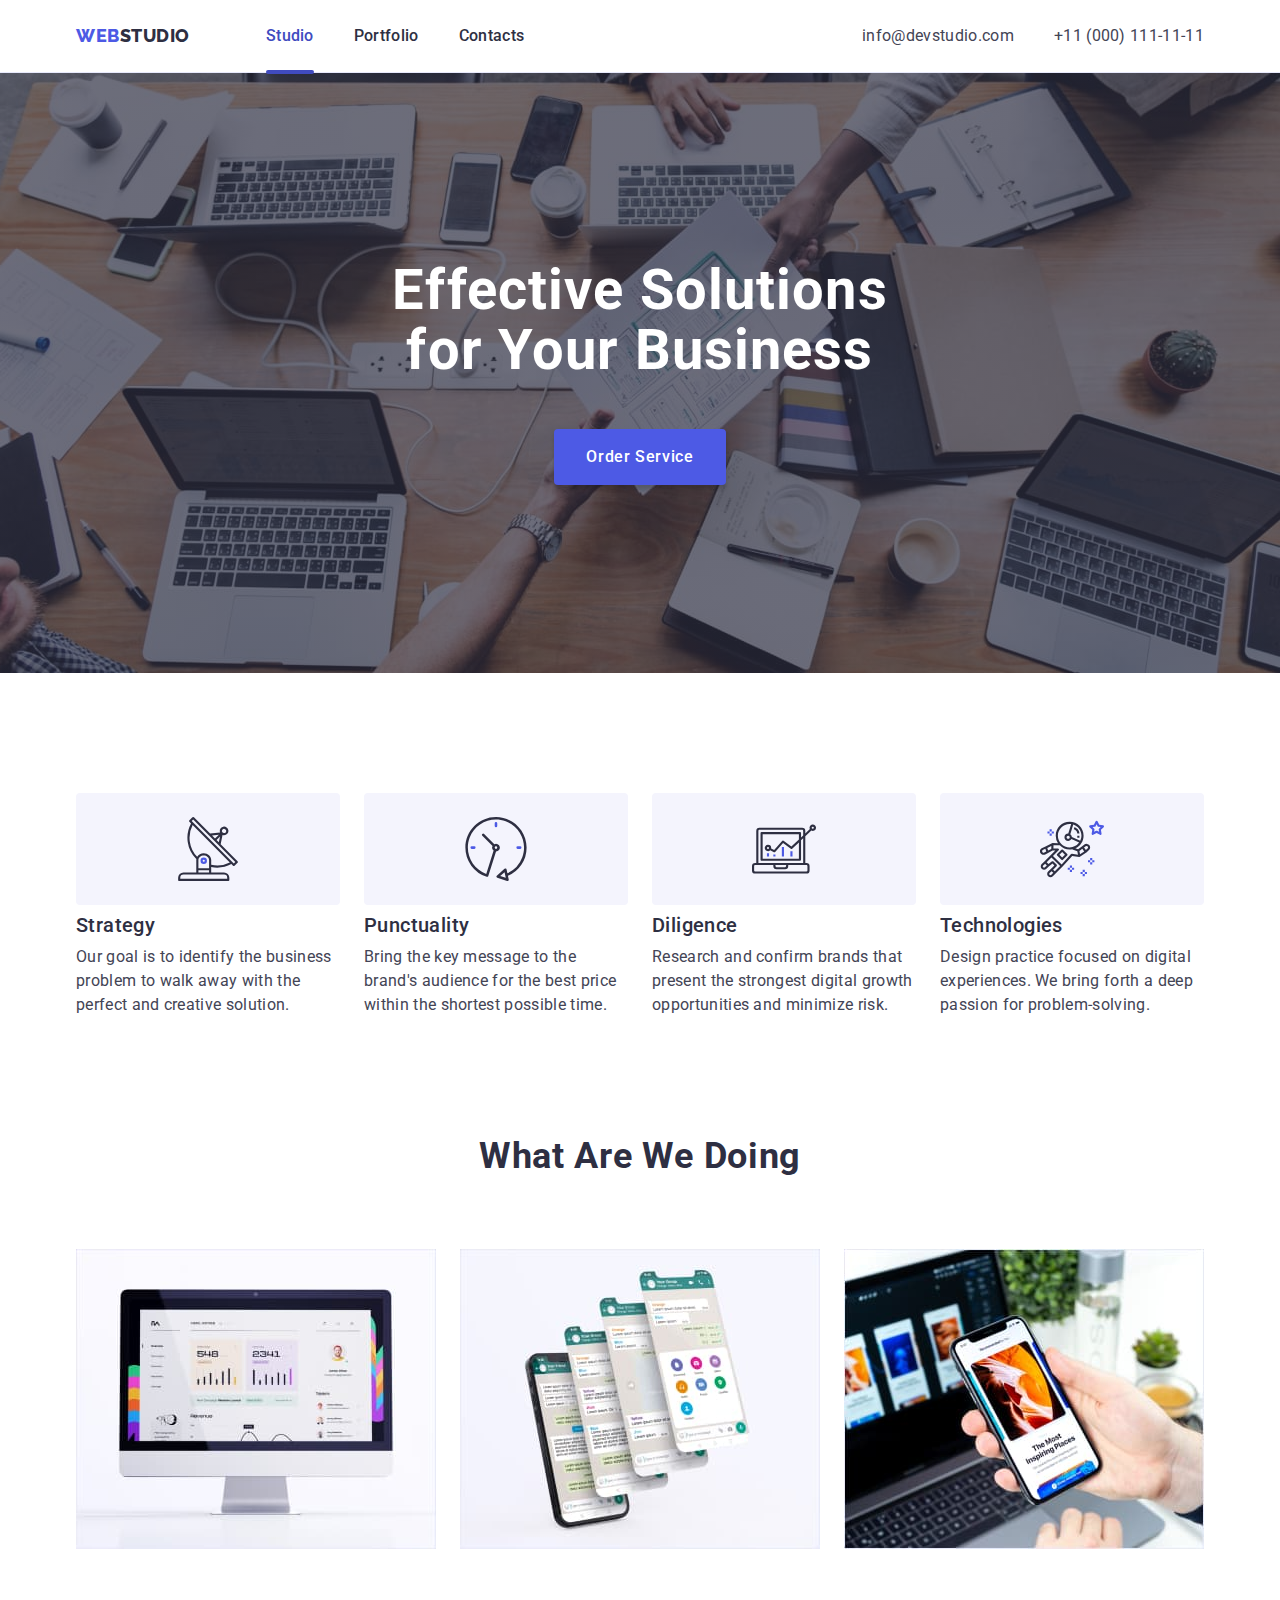
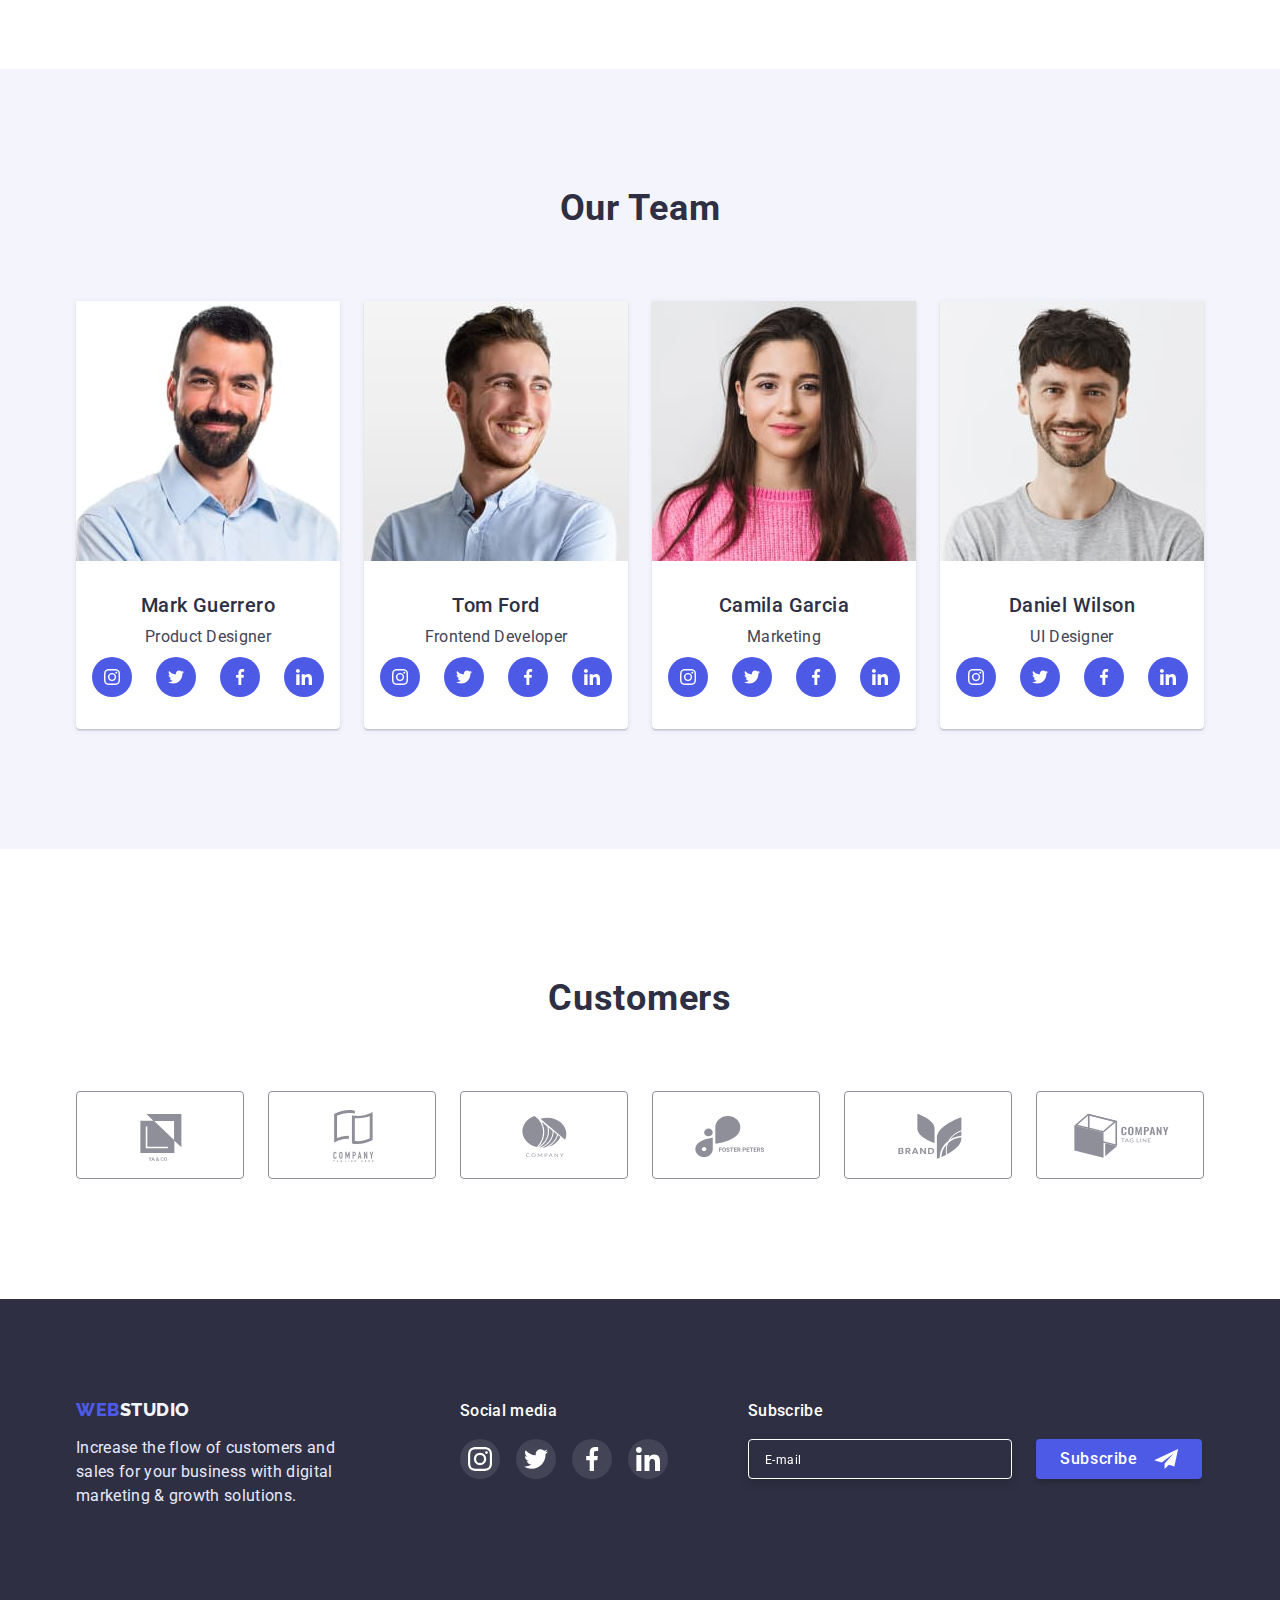
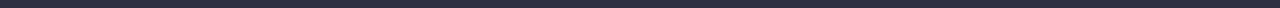
==== index.html @ 4a8896f2 "Initial commit" ====
<!DOCTYPE html>
<html lang="en">
  <head>
    <meta charset="UTF-8" />
    <meta http-equiv="X-UA-Compatible" content="IE=edge" />
    <meta name="viewport" content="width=device-width, initial-scale=1.0" />
    <title>WebStudio</title>
    <link rel="preconnect" href="https://fonts.googleapis.com" />
    <link rel="preconnect" href="https://fonts.gstatic.com" crossorigin />
    <link
      href="https://fonts.googleapis.com/css2?family=Raleway:wght@800&family=Roboto:wght@400;500;700;900&display=swap"
      rel="stylesheet"
    />
    <link rel="stylesheet" href="https://cdn.jsdelivr.net/npm/modern-normalize@1.1.0/modern-normalize.min.css">
    <link rel="stylesheet" href="./css/styles.css" />
  </head>
  <body>
    <header class="section-header">
      <div class="container header-container">
        <nav class="nav">
          <a href="" class="logo up link">Web<span>Studio</span></a>
          <ul class="nav-list list">
            <li class="nav-item"><a href="./index.html" class="nav-link link current">Studio</a></li>
            <li class="nav-item"><a href="./portfolio.html" class="nav-link link">Portfolio</a></li>
            <li class="nav-item"><a href="" class="nav-link link">Contacts</a></li>
          </ul>
        </nav>
        <address>
          <ul class="address-list list">
            <li class="address-item">
              <a href="mailto:info@devstudio.com" class="adress-link link">info@devstudio.com</a>
            </li>
            <li class="address-item">
              <a href="tel:+110001111111" class="adress-link link">+11 (000) 111-11-11</a>
            </li>
          </ul>
        </address>
      </div>
    </header>
    <main>
      <!--Hero section-->
      <section class="section-hero">
        <h1 class="hero-title">Effective Solutions for Your Business</h1>
        <button class="hero-btn btn" type="button" data-modal-open>Order Service</button>
      </section>

      <!--About section-->
      <section class="section-about">
        <div class="container about-container">
          <h2 class="visually-hidden">About</h2>
          <ul class="about-list list">
            <li class="about-item">
              <div class="about-item-boxicon">
                <svg class="about-item-icon" width="64" height="64">
                  <use href="./images/icons.svg#antenna"></use>
                </svg>
              </div>
              <h3 class="about-subtitle">Strategy</h3>
              <p class="about-text">
              Our goal is to identify the business problem to walk away with the
              perfect and creative solution.
              </p>
            </li> 
            <li class="about-item">
              <div class="about-item-boxicon">
                <svg class="about-item-icon" width="64" height="64">
                  <use href="./images/icons.svg#clock"></use>
                </svg>
              </div>
              <h3 class="about-subtitle">Punctuality</h3>
              <p class="about-text">
              Bring the key message to the brand's audience for the best price
              within the shortest possible time.
              </p>
            </li>
            <li class="about-item">
              <div class="about-item-boxicon">
                <svg class="about-item-icon" width="64" height="64">
                  <use href="./images/icons.svg#diagram"></use>
                </svg>
              </div>
              <h3 class="about-subtitle">Diligence</h3>
              <p class="about-text">
              Research and confirm brands that present the strongest digital
              growth opportunities and minimize risk.
              </p>
            </li> 
            <li class="about-item">
              <div class="about-item-boxicon">
                <svg class="about-item-icon" width="64" height="64">
                  <use href="./images/icons.svg#astronaut"></use>
                </svg>
              </div>
              <h3 class="about-subtitle">Technologies</h3>
              <p class="about-text">
              Design practice focused on digital experiences. We bring forth a
              deep passion for problem-solving.
              </p>
            </li>
          </ul>
        </div>
      </section>

      <!--What are we doing-->
      <section class="section-doing">
        <div class="container doing-container">
          <h2 class="doing-title">What are we doing</h2>
          <ul class="doing-list list">
            <li class="doing-item">
             <img class="doing-img"
              src="./images/rectangle1.jpg"
              alt="Monitor"
              width="360"
              height="300"
             />
            </li>
           <li  class="doing-item">
              <img class="doing-img"
              src="./images/rectangle2.jpg"
              alt="Telephon"
              width="360"
              height="300"
              />
           </li>
           <li  class="doing-item">
              <img class="doing-img"
              src="./images/rectangle3.jpg"
              alt="Gadgets"
              width="360"
              height="300"
              />
           </li>
          </ul>
        </div>
      </section>
      
      <!--Our team-->
      <section class="section-team">
        <div class="container team-container">
          <h2 class="team-title">Our Team</h2>
          <ul class="team-list list">
             <li class="team-item">
               <img class="team-img" src="./images/img1.jpg" alt="Photo" width="264" height="260" />
               <div class="team-item-block">
                  <h3 class="team-subtitle">Mark Guerrero</h3>
                  <p class="team-text">Product Designer</p>
                  <ul class="team-list-icon list">
                    <li class="team-item-boxicon">
                      <a href="" class="team-item-link link">
                        <svg class="team-item-icon" width="16" height="16" >
                          <use href="./images/icons.svg#instagram"></use>
                        </svg>
                      </a>
                    </li>
                    <li class="team-item-boxicon">
                      <a href="" class="team-item-link link">
                        <svg class="team-item-icon" width="16" height="16">
                          <use href="./images/icons.svg#twitter"></use>
                        </svg>
                      </a>
                    </li>
                    <li class="team-item-boxicon">
                      <a href="" class="team-item-link link">
                        <svg class="team-item-icon" width="16" height="16">
                          <use href="./images/icons.svg#facebook"></use>
                        </svg>
                      </a>
                    </li>
                    <li class="team-item-boxicon">
                      <a href="" class="team-item-link link">
                        <svg class="team-item-icon" width="16" height="16">
                         <use href="./images/icons.svg#linkedin"></use>
                        </svg>
                      </a>
                    </li>
                  </ul>
                </div>
              </li>
              <li class="team-item">
                <img class="team-img" src="./images/img2.jpg" alt="Photo" width="264" height="260" />
                <div class="team-item-block">
                  <h3 class="team-subtitle">Tom Ford</h3>
                  <p class="team-text">Frontend Developer</p>
                  <ul class="team-list-icon list">
                    <li class="team-item-boxicon">
                      <a href="" class="team-item-link link">
                        <svg class="team-item-icon" width="16" height="16" >
                          <use href="./images/icons.svg#instagram"></use>
                        </svg>
                      </a>
                    </li>
                    <li class="team-item-boxicon">
                      <a href="" class="team-item-link link">
                        <svg class="team-item-icon" width="16" height="16">
                          <use href="./images/icons.svg#twitter"></use>
                        </svg>
                      </a>
                    </li>
                    <li class="team-item-boxicon">
                      <a href="" class="team-item-link link">
                        <svg class="team-item-icon" width="16" height="16">
                          <use href="./images/icons.svg#facebook"></use>
                        </svg>
                      </a>
                    </li>
                    <li class="team-item-boxicon">
                      <a href="" class="team-item-link link">
                        <svg class="team-item-icon" width="16" height="16">
                         <use href="./images/icons.svg#linkedin"></use>
                        </svg>
                      </a>
                    </li>
                  </ul>
                </div>
              </li>
              <li class="team-item">
                <img class="team-img" src="./images/img3.jpg" alt="Photo" width="264" height="260" />
                <div class="team-item-block">
                  <h3 class="team-subtitle">Camila Garcia</h3>
                  <p class="team-text">Marketing</p>
                  <ul class="team-list-icon list">
                    <li class="team-item-boxicon">
                      <a href="" class="team-item-link link">
                        <svg class="team-item-icon" width="16" height="16" >
                          <use href="./images/icons.svg#instagram"></use>
                        </svg>
                      </a>
                    </li>
                    <li class="team-item-boxicon">
                      <a href="" class="team-item-link link">
                        <svg class="team-item-icon" width="16" height="16">
                          <use href="./images/icons.svg#twitter"></use>
                        </svg>
                      </a>
                    </li>
                    <li class="team-item-boxicon">
                      <a href="" class="team-item-link link">
                        <svg class="team-item-icon" width="16" height="16">
                          <use href="./images/icons.svg#facebook"></use>
                        </svg>
                      </a>
                    </li>
                    <li class="team-item-boxicon">
                      <a href="" class="team-item-link link">
                        <svg class="team-item-icon" width="16" height="16">
                         <use href="./images/icons.svg#linkedin"></use>
                        </svg>
                      </a>
                    </li>
                  </ul>
                </div>
             </li>
             <li class="team-item">
               <img class="team-img" src="./images/img4.jpg" alt="Photo" width="264" height="260" />
               <div class="team-item-block">
                  <h3 class="team-subtitle">Daniel Wilson</h3>
                  <p class="team-text">UI Designer</p>
                  <ul class="team-list-icon list">
                    <li class="team-item-boxicon">
                      <a href="" class="team-item-link link">
                        <svg class="team-item-icon" width="16" height="16" >
                          <use href="./images/icons.svg#instagram"></use>
                        </svg>
                      </a>
                    </li>
                    <li class="team-item-boxicon">
                      <a href="" class="team-item-link link">
                        <svg class="team-item-icon" width="16" height="16">
                          <use href="./images/icons.svg#twitter"></use>
                        </svg>
                      </a>
                    </li>
                    <li class="team-item-boxicon">
                      <a href="" class="team-item-link link">
                        <svg class="team-item-icon" width="16" height="16">
                          <use href="./images/icons.svg#facebook"></use>
                        </svg>
                      </a>
                    </li>
                    <li class="team-item-boxicon">
                      <a href="" class="team-item-link link">
                        <svg class="team-item-icon" width="16" height="16">
                         <use href="./images/icons.svg#linkedin"></use>
                        </svg>
                      </a>
                    </li>
                  </ul>
                </div>
              </li>
          </ul>
        </div>
      </section>

      <!-- Customers -->
      <section class="section-customers">
        <div class="container customers-container">
            <h2 class="customers-title">Customers</h2>
              <ul class="customers-list list">
                <li class="customers-item-boxicon">
                  <a href="" class="customers-item-link link">
                    <svg class="customers-icon" width="104" height="56" >
                     <use href="./images/icons.svg#logo-1"></use>
                    </svg>
                  </a>
                </li>
                <li class="customers-item-boxicon">
                  <a href="" class="customers-item-link link">
                    <svg class="customers-icon" width="104" height="56" >
                     <use href="./images/icons.svg#logo-2"></use>
                    </svg>
                  </a>
                </li>
                <li class="customers-item-boxicon">
                  <a href="" class="customers-item-link link">
                    <svg class="customers-icon" width="104" height="56" >
                     <use href="./images/icons.svg#logo-3"></use>
                    </svg>
                  </a>
                </li>
                <li class="customers-item-boxicon">
                  <a href="" class="customers-item-link link">
                    <svg class="customers-icon" width="104" height="56" >
                     <use href="./images/icons.svg#logo-4"></use>
                    </svg>
                  </a>
                </li>
                <li class="customers-item-boxicon">
                  <a href="" class="customers-item-link link">
                    <svg class="customers-icon" width="104" height="56" >
                     <use href="./images/icons.svg#logo-5"></use>
                    </svg>
                  </a>
                </li>
                <li class="customers-item-boxicon">
                  <a href="" class="customers-item-link link">
                    <svg class="customers-icon" width="104" height="56" >
                     <use href="./images/icons.svg#logo-6"></use>
                    </svg>
                  </a>
                </li>
              </ul>
        </div>
      </section>
    </main>
    <footer class="section-footer">
      <div class="container footer-container">
        <div class="footer-oneblock">
          <a href="./index.html" class="logo down link">Web<span>Studio</span></a>
          <p class="footer-text">
          Increase the flow of customers and sales for your business with digital
          marketing & growth solutions.
          </p>
        </div>
        <div  class="footer-twoblock">
          <p class="footer-text-social">Social media</p>
          <ul class="footer-list-icon list">
            <li class="footer-item-boxicon">
              <a href="" class="footer-item-link link">
                <svg class="footer-item-icon" width="24" height="24" >
                 <use href="./images/icons.svg#instagram"></use>
                </svg>
              </a>
            </li>
            <li class="footer-item-boxicon">
              <a href="" class="footer-item-link link">
                <svg class="footer-item-icon" width="24" height="24">
                  <use href="./images/icons.svg#twitter"></use>
                </svg>
              </a>
            </li>
            <li class="footer-item-boxicon">
              <a href="" class="footer-item-link link">
                <svg class="footer-item-icon" width="24" height="24">
                  <use href="./images/icons.svg#facebook"></use>
                </svg>
              </a>
            </li>
            <li class="footer-item-boxicon">
              <a href="" class="footer-item-link link">
                <svg class="footer-item-icon" width="24" height="24">
                  <use href="./images/icons.svg#linkedin"></use>
                </svg>
              </a>
            </li>
          </ul>
        </div>
        <div class="footer-threeblock">
          <p class="footer-text-social">Subscribe</p>
          <form class="footer-formblock">
            <input class="input-footer" type="email" name="user_email" placeholder="E-mail">
            <button class="footer-submit-btn btn" type="submit">Subscribe
              <svg class=modal-semd-icon width="24" height="20">
               <use href="./images/icons.svg#send"></use>
              </svg>
            </button>
          </form>  
        </div>
      </div> 
    </footer>

    <div class="backdrop is-hidden" data-modal>
      <div class="modal">
        <button type="button" class="modal-close-btn" data-modal-close>
          <svg class="modal-close-icon" width="8" height="8">
            <use href="./images/icons.svg#close-modal"></use>
          </svg>
        </button>
        <p class="form-modal-title">Leave your contacts and we will call you back</p>
        <form class="modal-form">
          <label class="modal-label">
            <span class="input-name">Name</span>
            <span class="modal-input-wrapper">
             <input type="text" class="modal-input" name="user_name" required>
              <svg class="modal-picture" width="18" height="18">
               <use href="./images/icons.svg#person"></use>
              </svg>
            </span>
          </label>

          <label class="modal-label">
            <span class="input-name">Phone</span>
            <span class="modal-input-wrapper">
              <input type="tel" class="modal-input" name="user_tel" required>
              <svg class="modal-picture" width="18" height="24">
                <use href="./images/icons.svg#phone"></use>
              </svg>
            </span> 
          </label>

          <label class="modal-label">
            <span class="input-name">Email</span>
            <span class="modal-input-wrapper">
              <input type="email" class="modal-input" name="user_email">
              <svg class="modal-picture" width="18" height="24">
                <use href="./images/icons.svg#email"></use>
              </svg>
            </span> 
          </label>

          <label class="modal-label-textarea">
            <span class="input-name">Comment</span>
            <textarea class="modal-textarea" placeholder="Text input" name="user_comment"></textarea>
          </label>

          <input type="checkbox" id="accept" class="input-checkbox visually-hidden" name="user_accept">
          <label for="accept" class="modal-label-checkbox">
            <span>
              <svg class="checkbox-picture" width="10" height="8">
                <use href="./images/icons.svg#click"></use>
              </svg>
            </span>
            I accept the terms and conditions of the&nbsp;<a href="#">Privacy Policy</a>
          </label>
          <button type="submit" class="modal-submit-btn btn">Send</button>
        </form>
      </div> 
    </div>

    <script src="./js/modal.js"></script>
  </body>
</html>
---- css/styles.css ----
:root {
  --color-web: #4d5ae5;
  --color-title: #2e2f42;
  --color-text: #434455;
  --color-white: #ffffff;
  --color-footer-studio: #f4f4fd;
  --color-footer-text: #e7e9fc;
  --color-background-light: #f4f4fd;
  --color-background-dark: #2e2f42;
  --color-hover: #404bbf;
}

h1, h2, h3, h4, h5, h6, p {
  margin-top: 0;
  margin-bottom: 0;
}
 ul, ol {
  margin-top: 0;
  margin-bottom: 0;
  padding-left: 0;
 }

 img {
  display: block;
 }

body {
  color: var(--color-text);
  font-family: "Roboto", sans-serif;
  background-color: var(--color-white); 
}

.container {
  width: 1158px;
  margin-left: auto;
  margin-right: auto;
  padding-left: 15px;
  padding-right: 15px;
}
.list {
  list-style: none;
}
.link {
  text-decoration: none;
}

/* --------------Navigation------------------ */
.section-header {
  padding-top: 24px;
  padding-bottom: 24px;
  border-bottom: 1px solid var(--color-footer-text);
}

.header-container {
  display: flex;
  justify-content: space-between;
}
.nav {
  display: flex;
  align-items: center;
}
.nav-list {
  display: flex;
  align-items: center;
}
.address-list {
  display: flex;
  align-items: center;
}
.up {
  margin-right: 76px;
}
 .nav-item:not(:last-child) {
  margin-right: 40px;
  } 
.address-item:not(:last-child) {
    margin-right: 40px;
} 

.logo {
  font-family: "Raleway", sans-serif;
  font-weight: 800;
  font-size: 18px;
  line-height: 1.33;
  letter-spacing: 0.03em;
  text-transform: uppercase;
  color: var(--color-web);
}

.nav-link {
  position: relative;
  color: var(--color-title);
  font-weight: 500;
  font-size: 16px;
  line-height: 1.5;
  letter-spacing: 0.02em;
  transition: color 250ms cubic-bezier(0.4, 0, 0.2, 1);
}

.up > span {
    color: var(--color-title);
}

.nav-item :hover,
.nav-item :focus {
  color: var(--color-hover);
}

.address-item > .link {
  color: var(--color-text);
  font-style: normal;
  font-size: 16px;
  line-height: 1.5;
  letter-spacing: 0.02em;
  transition: color 250ms cubic-bezier(0.4, 0, 0.2, 1);
}
.address-item :hover,
.address-item :focus {
  color: var(--color-hover);
}

.current::after {
  content: "";
  position: absolute;
  top: 0;
  left: 0;
  transform: translateY(44px);
  width: 100%;
  height: 4px;
  background: var(--color-hover);
  border-radius: 2px;
}
.current {
  color: var(--color-hover);
}
/* ------------------HERO---------------------------- */

.section-hero {
  max-width: 1440px;
  margin: 0 auto;
  padding-top: 188px;
  padding-bottom: 188px;
  text-align: center;
  background-color: var(--color-background-dark);
  background-image: linear-gradient(rgba(46, 47, 66, 0.7), rgba(46, 47, 66, 0.7)), url(../images/peopleoffice.jpg); 
  background-repeat: no-repeat;
  background-size: cover;
  background-position: center;
}

.hero-title {
 max-width: 496px;
 min-height: 120px;
  font-weight: 700;
  font-size: 56px;
  line-height: 1.07;
  letter-spacing: 0.02em;
  color: var(--color-white);
  margin: auto;
  margin-bottom: 48px;
}

.btn {
  display: inline-block;
  padding: 16px 32px;
  border: none;
  font-family: inherit;
  font-weight: 500;
  font-size: 16px;
  line-height: 1.5;
  letter-spacing: 0.04em;
  color: var(--color-white);
  background-color: var(--color-web);
  box-shadow: 0px 4px 4px rgba(0, 0, 0, 0.15);
  border-radius: 4px;
  cursor: pointer;
  transition: background-color 250ms cubic-bezier(0.4, 0, 0.2, 1);
}
.btn:hover,
.btn:focus {
  background-color: var(--color-hover);
}
/* ------------------ABOUT---------------------------- */
.section-about {
  padding-top: 120px;
  padding-bottom: 120px;
}
.about-list {
  display: flex;
}
  
.about-item {
  width: calc(100% / 3);
}

.about-item:not(:last-child) {
  margin-right: 24px;
}

.visually-hidden {
    position: absolute;
    width: 1px;
    height: 1px;
    margin: -1px;
    border: 0;
    padding: 0;   
    white-space: nowrap;
    clip-path: inset(100%);
    clip: rect(0 0 0 0);
    overflow: hidden;
}

.about-subtitle {
    font-weight: 500;
    font-size: 20px;
    line-height: 1.2;
    letter-spacing: 0.02em;
    color: var(--color-title);
    margin-bottom: 8px;
}
.about-text {
    font-size: 16px;
    line-height: 1.5;
    letter-spacing: 0.02em;
}
.about-item-boxicon {
  display: flex;
  width: 264px;
  height: 112px;
  background: var(--color-footer-studio);
  border-radius: 4px;
  justify-content: center;
  align-items: center;
  margin-bottom: 8px;
}

/* ------------------DOING---------------------------- */
.section-doing {
  padding-bottom: 120px;
}
.doing-list {
  display: flex;
  flex-wrap: wrap;
}

.doing-item {
  width: calc((100% - 48px) / 3);
}

.doing-item:not(:last-child) {
  margin-right: 24px;
}
.doing-title {
    font-weight: 700;
    font-size: 36px;
    line-height: 1.11;
    text-align: center;
    letter-spacing: 0.02em;
    text-transform: capitalize;
    color: var(--color-title);
    margin-bottom: 72px;
}

/* ------------------TEAM---------------------------- */
.section-team {
  background-color: var(--color-background-light);  
  padding-top: 120px;
  padding-bottom: 120px; 
}

.team-list {
  display: flex;
}

.team-item {
  width: calc((100% - 72px) / 4);
  background: var(--color-white);
  box-shadow: 0px 1px 6px rgba(46, 47, 66, 0.08), 0px 1px 1px rgba(46, 47, 66, 0.16), 0px 2px 1px rgba(46, 47, 66, 0.08);
  border-radius: 0px 0px 4px 4px;
}
.team-item:not(:last-child) {
  margin-right: 24px;
}

.team-title {    
    font-weight: 700;
    font-size: 36px;
    line-height: 1.11;
    text-align: center;
    letter-spacing: 0.02em;
    text-transform: capitalize;
    color: var(--color-title);
    margin-bottom: 72px;
}

.team-subtitle { 
    font-weight: 500;
    font-size: 20px;
    line-height: 1.2;
    letter-spacing: 0.02em;
    color: var(--color-title);
    margin-bottom: 8px;
}

.team-text {
    font-size: 16px;
    line-height: 1.5;
    letter-spacing: 0.02em;
    color: var(--color-text);
    margin-bottom: 8px;
}
.team-item-block {
  text-align: center;
  padding-top: 32px;
  padding-bottom: 32px;
}
.team-list-icon {
  display: flex;
  align-items: center;
  gap: 24px;
  padding-left: 16px;
  padding-right: 16px;
}
 .team-item-link {
  display: flex;
  width: 40px;
  height: 40px;
  background-color: var(--color-web);
  border-radius: 50%;
  justify-content: center;
  align-items: center;
  transition: background-color 250ms cubic-bezier(0.4, 0, 0.2, 1);
 }
 .team-item-icon {
  fill: var(--color-white);
 }
.team-item-link:hover, .team-item-link:focus {
  background-color: var(--color-hover);
}
 /* ------------------CUSTOMERS---------------------------- */
 .section-customers {
  padding-top: 130PX;
  padding-bottom: 120PX;
}

.customers-title {
font-weight: 700;
font-size: 36px;
line-height: 1.11;
text-align: center;
letter-spacing: 0.02em;
text-transform: capitalize;
color: var(--color-title);
margin-bottom: 72px;
}
.customers-list {
  display: flex;
  gap: 24px;
  justify-content: center;
  align-items: center;
}

.customers-item-boxicon {
  width: 168px;
  height: 88px;
}
.customers-item-link {
  width: 100%;
  height: 100%;
  display: flex;
  justify-content: center;
  align-items: center;
  border: 1px solid #8E8F99;
  color: #8e8f99;
  border-radius: 4px;
  transition: border 250ms cubic-bezier(0.4, 0, 0.2, 1), color 250ms cubic-bezier(0.4, 0, 0.2, 1);
} 
.customers-icon {
  fill: currentColor;
}
.customers-item-link:hover, .customers-item-link:focus {
  border: 1px solid var(--color-hover);
  color: var(--color-hover);
}

/* ------------------FOOTER---------------------------- */
.section-footer {
  background-color: var(--color-background-dark);  
  padding-top: 100px;
  padding-bottom: 100px;
}
.footer-container {
  display: flex;
}
.down {
    display: block;
    line-height: 1.17;
    margin-bottom: 16px;
}
.down > span {
  color: var(--color-footer-studio);  
}
.footer-text {
  font-size: 16px;
  line-height: 1.5;
  letter-spacing: 0.02em;
  color: var(--color-footer-text);  
  width: 264px;
  min-height: 72px; 
}
.footer-text-social {
font-weight: 500;
font-size: 16px;
line-height: 1.5;
letter-spacing: 0.02em;
color: var(--color-white);
margin-bottom: 16px;
}
.footer-list-icon {
  display: flex;
  gap: 16px;

}
.footer-item-link {
  display: flex;
  width: 40px;
  height: 40px;
  background-color: var(--color-web);
  border-radius: 50%;
  justify-content: center;
  align-items: center;
  background: rgba(255, 255, 255, 0.1);
  transition: background-color 250ms cubic-bezier(0.4, 0, 0.2, 1);
}
.footer-item-icon {
  fill: var(--color-white);
}
.footer-twoblock {
  margin-left: 120px;
}
.footer-item-link:hover, .footer-item-link:focus {
background-color: #31D0AA;
}
.footer-threeblock {
  margin-left: 80px;
}
.input-footer {
  width: 264px;
  height: 40px;
  background-color:  var(--color-background-dark);
  border: 1px solid var(--color-white);
  filter: drop-shadow(0px 4px 4px rgba(0, 0, 0, 0.15));
  border-radius: 4px;
  padding-left: 16px;
  color: var(--color-white);
}
.input-footer::placeholder {
  font-size: 12px;
 line-height: 2;
 letter-spacing: 0.04em;
  color: var(--color-white);
  padding-top: 8px;
}
.footer-submit-btn {
  display: flex;
  align-items: center;
  justify-content: center;
  padding: 8px 24px;
  gap: 16px;
  fill: var(--color-white);
}
.footer-formblock {
  display: flex;
  align-items: center;
  justify-content: center;
  gap: 24px;
}
/* ------------------BACKDROP MODAL---------------------------- */

.backdrop {
  position: fixed;
  top: 0;
  left: 0;
  width: 100%;
  height: 100%;
  background-color: rgba(46, 47, 66, 0.4);
  z-index: 100;
  transition: opacity 250ms cubic-bezier(0.4, 0, 0.2, 1), visibility 250ms cubic-bezier(0.4, 0, 0.2, 1);
}
.backdrop.is-hidden {
  opacity: 0;
  visibility: hidden;
  pointer-events: none;
}
.modal {
  position: absolute;
  top: 50%;
  left: 50%;
  transform: translate(-50%, -50%) rotate(360deg) scale(1);
  width: 408px;
  min-height: 576px;
  background: #FCFCFC;
  box-shadow: 0px 1px 1px rgba(0, 0, 0, 0.14), 0px 1px 3px rgba(0, 0, 0, 0.12), 0px 2px 1px rgba(0, 0, 0, 0.2);
  border-radius: 4px;
  transition: transform 500ms ease-in;
  padding: 72px 24px 24px 24px;
  
}
.backdrop.is-hidden .modal {
  transform: translate(-50%, -50%) rotate(0deg) scale(0);
}
.modal-close-btn {
  position: absolute;
  top: 24px;
  right: 24px;
  display: flex;
  justify-content: center;
  align-items: center;
  width: 24px;
  height: 24px;
  background-color: var(--color-footer-text);
  border: 1px solid rgba(0, 0, 0, 0.1);
  border-radius: 50%;
  cursor: pointer;
  padding: 0;
  transition: background-color 250ms cubic-bezier(0.4, 0, 0.2, 1);
}
.modal-close-btn:hover, .modal-close-btn:focus {
background-color: var(--color-hover);
}
.modal-close-icon {
  transition: fill 250ms cubic-bezier(0.4, 0, 0.2, 1);
}
.modal-close-btn:hover .modal-close-icon {
  fill: var(--color-white);
}
.modal-form {
  display: flex;
  flex-direction: column;
}
.form-modal-title {
font-weight: 500;
font-size: 16px;
line-height: 1.5;
text-align: center;
letter-spacing: 0.02em;
color: var(--color-title);
margin-bottom: 16px;
}
.input-name {
display: block;
font-size: 12px;
line-height: 1.17;
letter-spacing: 0.04em;
color: #8E8F99;
margin-bottom: 4px;
}
.modal-input-wrapper {
  position: relative;
}
.modal-input {
  display: block;
  width: 360px;
  height: 40px;
  border: 1px solid rgba(33, 33, 33, 0.2);
  border-radius: 4px;
  padding: 0 0 0 38px;
  outline: transparent;
  transition: border 250ms cubic-bezier(0.4, 0, 0.2, 1), fill 250ms cubic-bezier(0.4, 0, 0.2, 1);
}
.modal-picture {
  position: absolute;
  left: 16px;
  top: 50%;
  transform: translateY(-50%);
}
.modal-input:focus {
  border: 1px solid var(--color-web);
}
.modal-input:focus + .modal-picture {
  fill: var(--color-web);
}
.modal-label {
  margin-bottom: 8px;
}
.modal-textarea {
  display: block;
  width: 360px;
  height: 120px;
  border: 1px solid rgba(33, 33, 33, 0.2);
  border-radius: 4px;
  resize: none;
  outline: transparent;
  padding: 8px 0 0 16px;
  transition: border 250ms cubic-bezier(0.4, 0, 0.2, 1);
}
.modal-label-textarea {
  margin-bottom: 16px;
}
.modal-textarea:focus {
  border: 1px solid var(--color-web);
}
.modal-textarea::placeholder {
  font-size: 12px;
  line-height: 1.17;
  letter-spacing: 0.04em;
  color: rgba(46, 47, 66, 0.4);
}
 
.modal-label-checkbox span {
    width: 16px;
    height: 16px;
    border: 1px solid var(--color-background-dark);
    border-radius: 2px;
    display: flex;
    align-items: center;
    justify-content: center;
    margin-right: 8px;
    fill: transparent;
    cursor: pointer;
    transition: fill 250ms cubic-bezier(0.4, 0, 0.2, 1); background-color 250ms cubic-bezier(0.4, 0, 0.2, 1); border-color 250ms cubic-bezier(0.4, 0, 0.2, 1);
}

.input-checkbox:checked + .modal-label-checkbox span {
  fill: var(--color-footer-studio);
  background-color: var(--color-hover);
  border-color: var(--color-hover);
} 

.input-checkbox:focus + .modal-label-checkbox span {
  fill: var(--color-footer-studio);
  background-color: var(--color-hover);
  border-color: var(--color-hover);
}

  .modal-label-checkbox {
    font-size: 12px;
    line-height: 1.17;
    letter-spacing: 0.04em;
    color: #8E8F99; 
    display: flex;
    align-items: center;
    margin-bottom: 24px;
  }

  .modal-submit-btn {
  align-self: center;
  }

 /* ------------------PORTFOLIO---------------------------- */
.section-portfolio {
  padding-top: 96px;
  padding-bottom: 120px;
}

.portfolio-btn {
  padding: 12px 24px;
  border-radius: 4px;
  border: 1px solid var(--color-footer-text);
  font-family: inherit;
  font-weight: 500;
  font-size: 16px;
  line-height: 1.5;
  letter-spacing: 0.04em;
  color: var(--color-web);
  background: var(--color-footer-studio);
  cursor: pointer;
  transition: color 250ms cubic-bezier(0.4, 0, 0.2, 1), background-color 250ms cubic-bezier(0.4, 0, 0.2, 1), box-shadow 250ms cubic-bezier(0.4, 0, 0.2, 1), border-color 250ms cubic-bezier(0.4, 0, 0.2, 1);
}

.portfolio-btn-item :hover,
.portfolio-btn-item :focus {
  color: var(--color-white);
  background-color: var(--color-hover); 
  box-shadow: 0px 3px 1px rgba(0, 0, 0, 0.1), 0px 2px 1px rgba(0, 0, 0, 0.08), 0px 2px 2px rgba(0, 0, 0, 0.12);
  border-color: transparent;
}
.potfolio-btn-list {
  display: flex;
  justify-content: center;
   margin-bottom: 72px;
}

.portfolio-btn-item:not(:last-child) {
  margin-right: 24px;
}
.portfolio-list {
  display: flex;
  flex-wrap: wrap;
}

.portfolio-item {
 width: calc((100% - 48px) / 3);
 background: var(--color-white);
}
.portfolio-item:not(:nth-child(3n)) {
  margin-right: 24px;
}
.portfolio-item:not(:nth-last-child(-n+3)) {
  margin-bottom: 48px;
}

.portfolio-subtitle {
  font-weight: 500;
  font-size: 20px;
  line-height: 1.2;
  letter-spacing: 0.02em;
  color: var(--color-background-dark);
  margin-bottom: 8px;
}
.portfolio-text {
  font-size: 16px;
  line-height: 1.5;
  letter-spacing: 0.02em;
  color: var(--color-text);
}
.portfolio-item-block {
  padding-top: 32px;
  padding-bottom: 32px;
  padding-left: 16px;
  border: 1px solid var(--color-footer-text);
  border-top: none; 
}
.portfolio-item-link {
  display: block;
  transition: box-shadow 250ms cubic-bezier(0.4, 0, 0.2, 1);
}
.portfolio-item-wrapper {
  position: relative;
  overflow: hidden;
}
.portfolio-item-link:hover, .portfolio-item-link:focus {
  box-shadow: 0px 1px 6px rgba(46, 47, 66, 0.08), 0px 1px 1px rgba(46, 47, 66, 0.16), 0px 2px 1px rgba(46, 47, 66, 0.08);
}
.portfolio-overlay {
  position: absolute;
  top: 0;
  left: 0;
  width: 100%;
  height: 100%;
  overflow: auto;
  transform: translateY(100%);
  transition: transform 250ms cubic-bezier(0.4, 0, 0.2, 1);

  font-size: 16px;
  line-height: 1.5;
  letter-spacing: 0.02em;
  color: var(--color-footer-studio);
  background-color: var(--color-web);
  padding-top: 40px; 
  padding-left: 32px;
  padding-right: 32px;
}
.portfolio-item-link:hover .portfolio-overlay,
.portfolio-item-link:focus .portfolio-overlay {
  transform: translateY(0);
} */
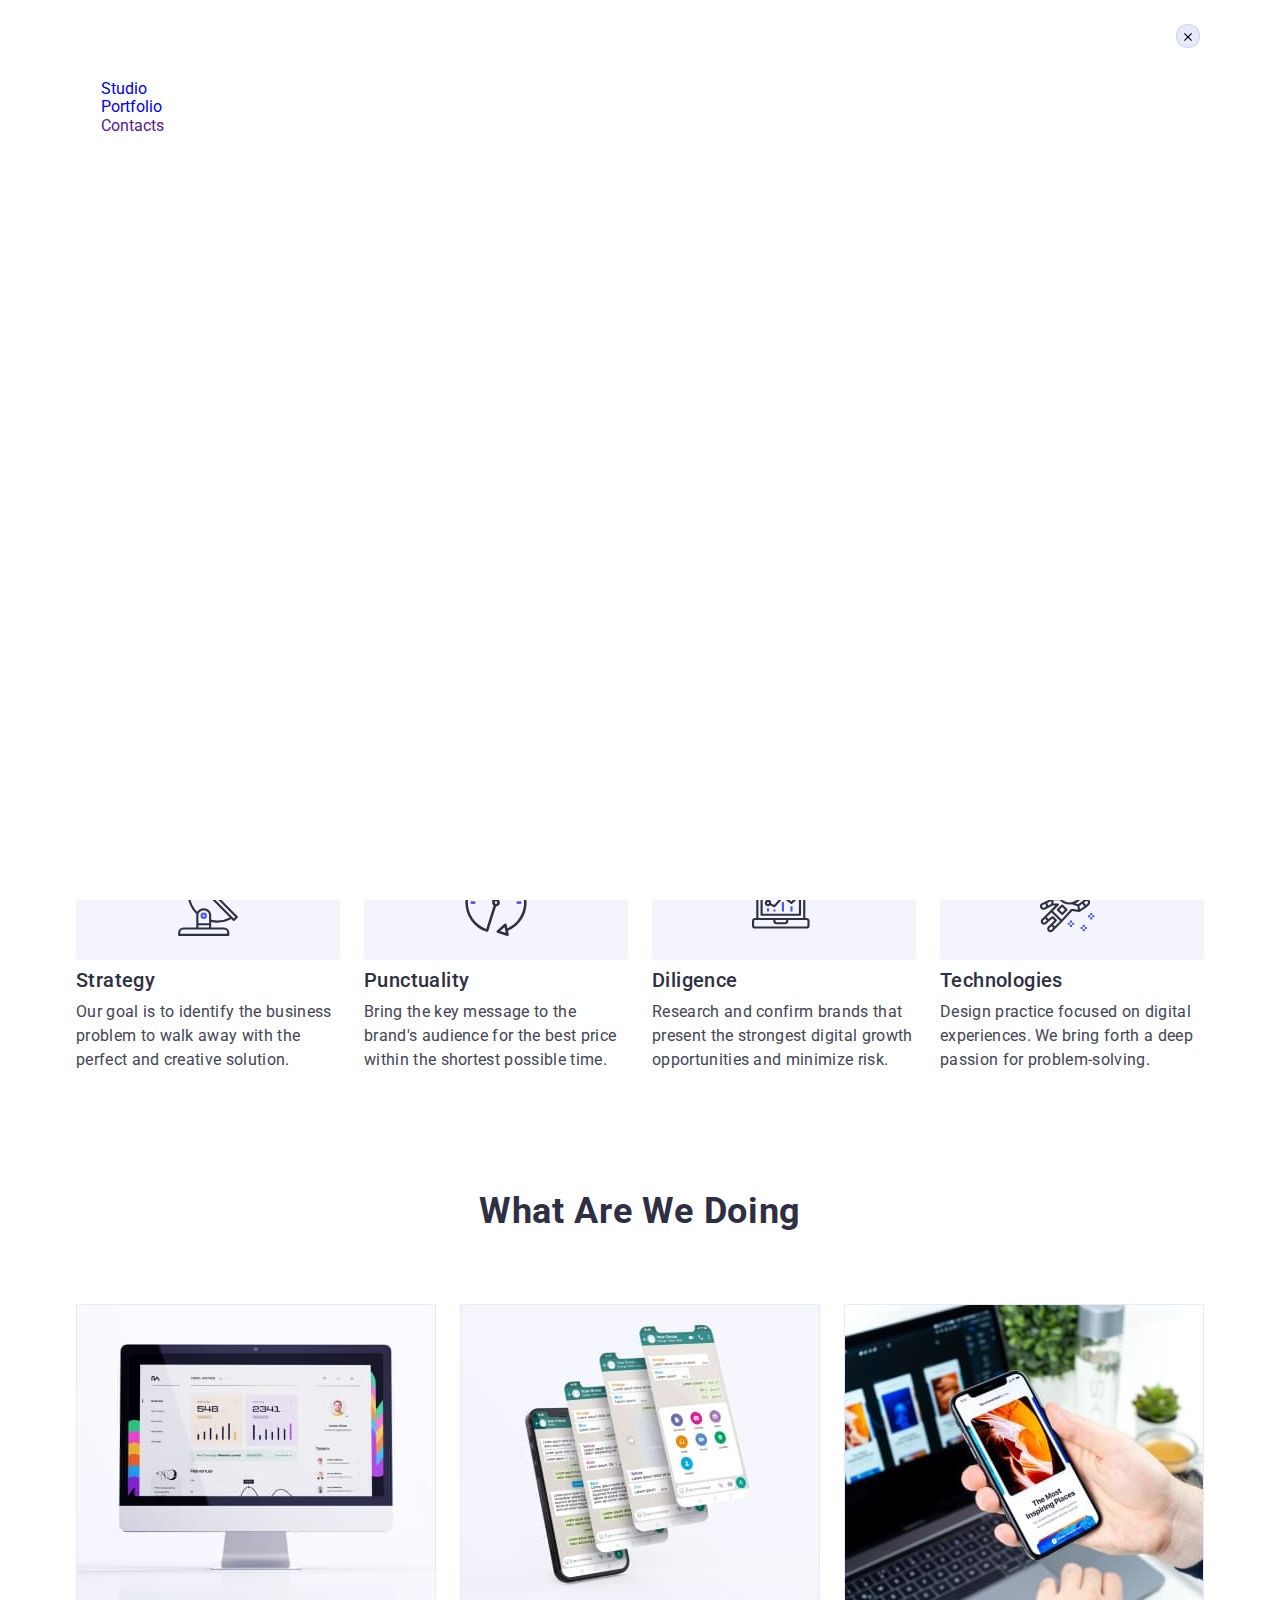
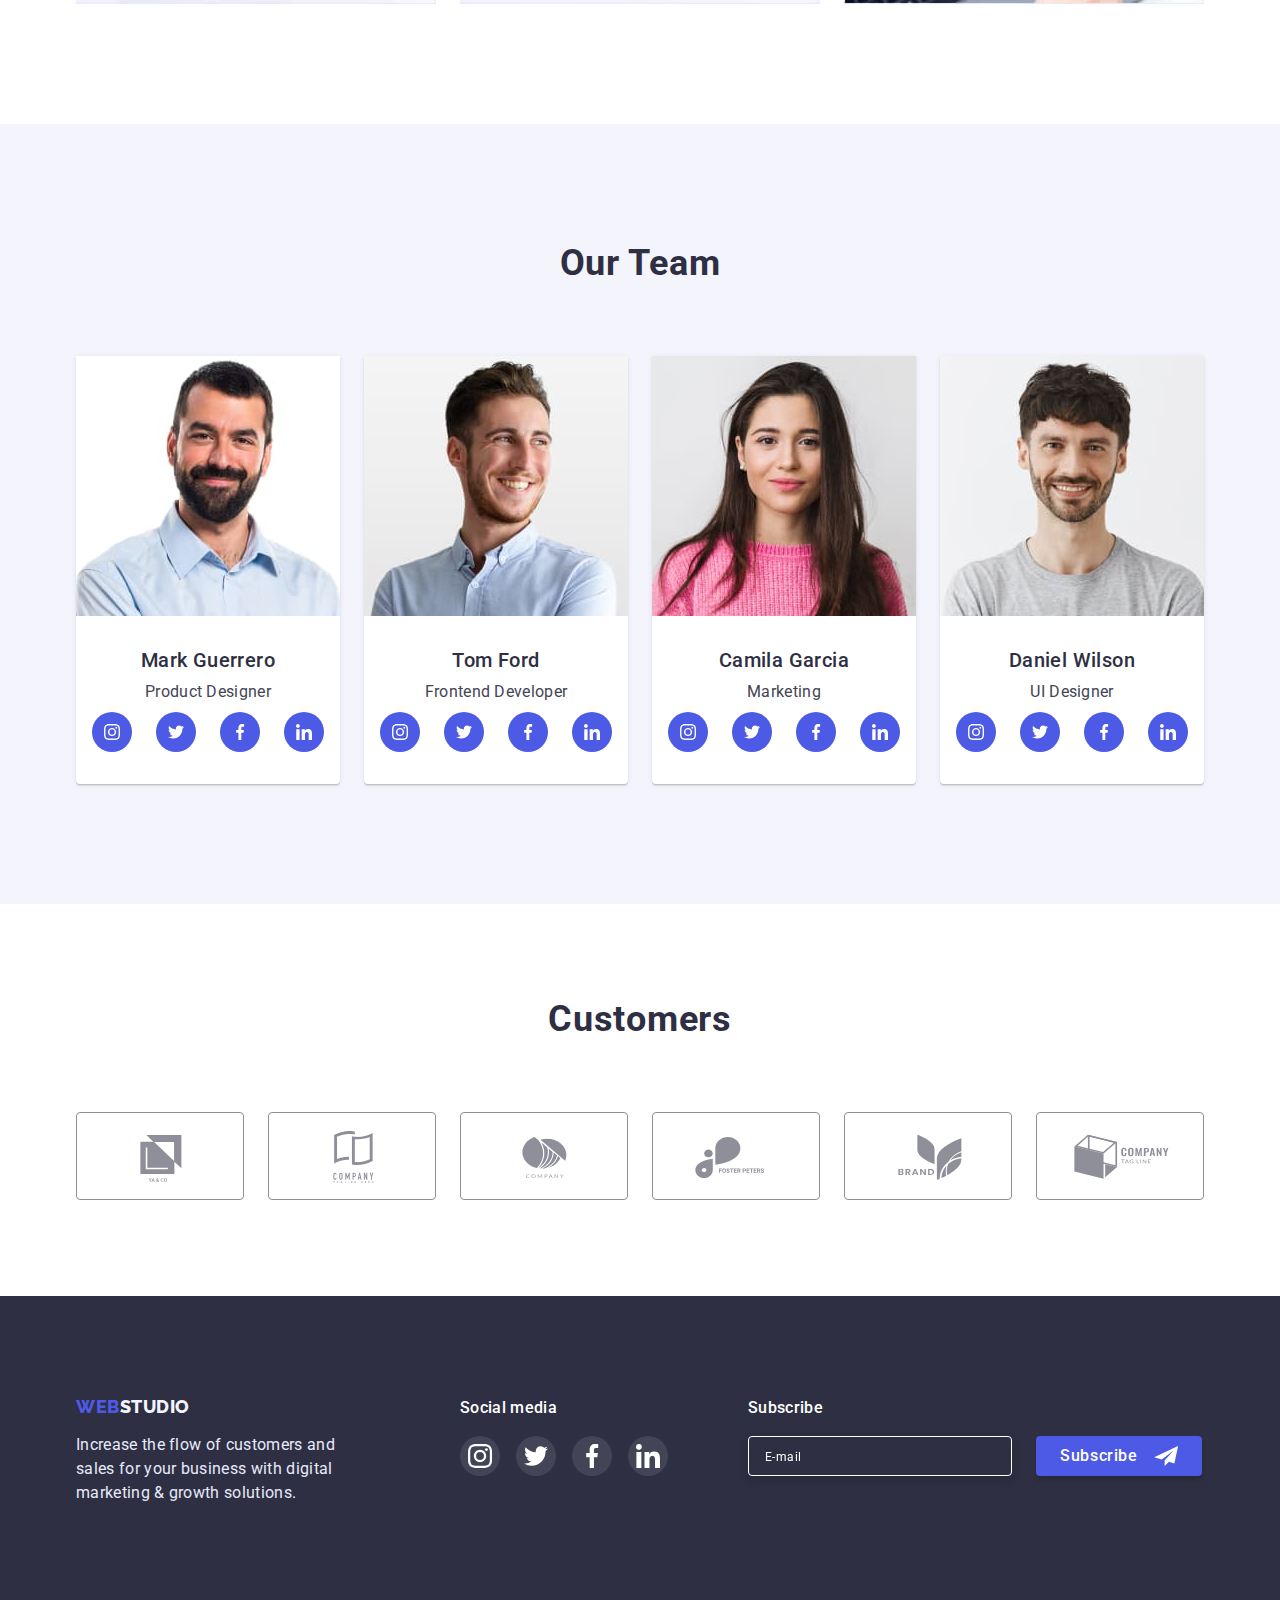
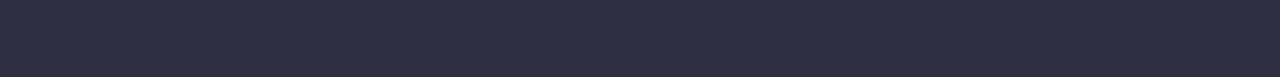
==== commit 485114bb: "hw7" ====
--- a/index.html
+++ b/index.html
@@ -13,6 +13,9 @@
     />
     <link rel="stylesheet" href="https://cdn.jsdelivr.net/npm/modern-normalize@1.1.0/modern-normalize.min.css">
     <link rel="stylesheet" href="./css/styles.css" />
+    <link rel="stylesheet" href="./css/mobile.css" />
+    <link rel="stylesheet" href="./css/tablet.css" />
+    <link rel="stylesheet" href="./css/desktop.css" />
   </head>
   <body>
     <header class="section-header">
@@ -25,6 +28,11 @@
             <li class="nav-item"><a href="" class="nav-link link">Contacts</a></li>
           </ul>
         </nav>
+        <button type="button" class="mobile-menu-open-btn">
+          <svg class="mobile-menu-open-icon" width="32" height="22">
+            <use href="./images/icons.svg#hamburger"></use>
+          </svg>
+        </button>
         <address>
           <ul class="address-list list">
             <li class="address-item">
@@ -35,6 +43,20 @@
             </li>
           </ul>
         </address>
+      </div>
+      <div class="modal-menu">
+        <div class="container modal-menu-container">
+          <button class="modal-menu-close-btn">
+           <svg class="modal-menu-close-icon" width="8" height="8">
+              <use href="./images/icons.svg#close-modal"></use>
+           </svg>
+          </button> 
+          <ul class="modal-nav-list list">
+            <li class="modal-nav-item"><a href="./index.html" class="modal-nav-link link">Studio</a></li>
+            <li class="modal-nav-item"><a href="./portfolio.html" class="modal-nav-link link">Portfolio</a></li>
+            <li class="modal-nav-item"><a href="" class="modal-nav-link link">Contacts</a></li>
+          </ul>
+        </div>       
       </div>
     </header>
     <main>
@@ -108,6 +130,7 @@
           <ul class="doing-list list">
             <li class="doing-item">
              <img class="doing-img"
+              srcset="./images/rectangle1.jpg 1x, ./images/rectangle1@2x.jpg 2x"
               src="./images/rectangle1.jpg"
               alt="Monitor"
               width="360"
@@ -116,6 +139,7 @@
             </li>
            <li  class="doing-item">
               <img class="doing-img"
+              srcset="./images/rectangle2.jpg 1x, ./images/rectangle2@2x.jpg 2x"
               src="./images/rectangle2.jpg"
               alt="Telephon"
               width="360"
@@ -124,6 +148,7 @@
            </li>
            <li  class="doing-item">
               <img class="doing-img"
+              srcset="./images/rectangle3.jpg 1x, ./images/rectangle3@2x.jpg 2x"
               src="./images/rectangle3.jpg"
               alt="Gadgets"
               width="360"
@@ -140,7 +165,8 @@
           <h2 class="team-title">Our Team</h2>
           <ul class="team-list list">
              <li class="team-item">
-               <img class="team-img" src="./images/img1.jpg" alt="Photo" width="264" height="260" />
+               <img class="team-img" 
+               srcset="./images/img1.jpg 1x, ./images/img1@2x.jpg 2x" src="./images/img1.jpg" alt="Photo" width="264" height="260" />
                <div class="team-item-block">
                   <h3 class="team-subtitle">Mark Guerrero</h3>
                   <p class="team-text">Product Designer</p>
@@ -177,7 +203,8 @@
                 </div>
               </li>
               <li class="team-item">
-                <img class="team-img" src="./images/img2.jpg" alt="Photo" width="264" height="260" />
+                <img class="team-img" 
+                srcset="./images/img2.jpg 1x, ./images/img2@2x.jpg 2x"src="./images/img2.jpg" alt="Photo" width="264" height="260" />
                 <div class="team-item-block">
                   <h3 class="team-subtitle">Tom Ford</h3>
                   <p class="team-text">Frontend Developer</p>
@@ -214,7 +241,8 @@
                 </div>
               </li>
               <li class="team-item">
-                <img class="team-img" src="./images/img3.jpg" alt="Photo" width="264" height="260" />
+                <img class="team-img" 
+                srcset="./images/img3.jpg 1x, ./images/img3@2x.jpg 2x"src="./images/img3.jpg" alt="Photo" width="264" height="260" />
                 <div class="team-item-block">
                   <h3 class="team-subtitle">Camila Garcia</h3>
                   <p class="team-text">Marketing</p>
@@ -251,7 +279,8 @@
                 </div>
              </li>
              <li class="team-item">
-               <img class="team-img" src="./images/img4.jpg" alt="Photo" width="264" height="260" />
+               <img class="team-img" 
+               srcset="./images/img4.jpg 1x, ./images/img4@2x.jpg 2x"src="./images/img4.jpg" alt="Photo" width="264" height="260" />
                <div class="team-item-block">
                   <h3 class="team-subtitle">Daniel Wilson</h3>
                   <p class="team-text">UI Designer</p>
@@ -298,42 +327,42 @@
               <ul class="customers-list list">
                 <li class="customers-item-boxicon">
                   <a href="" class="customers-item-link link">
-                    <svg class="customers-icon" width="104" height="56" >
+                    <svg class="customers-icon" width="110" height="56" >
                      <use href="./images/icons.svg#logo-1"></use>
                     </svg>
                   </a>
                 </li>
                 <li class="customers-item-boxicon">
                   <a href="" class="customers-item-link link">
-                    <svg class="customers-icon" width="104" height="56" >
+                    <svg class="customers-icon" width="110" height="56" >
                      <use href="./images/icons.svg#logo-2"></use>
                     </svg>
                   </a>
                 </li>
                 <li class="customers-item-boxicon">
                   <a href="" class="customers-item-link link">
-                    <svg class="customers-icon" width="104" height="56" >
+                    <svg class="customers-icon" width="110" height="56" >
                      <use href="./images/icons.svg#logo-3"></use>
                     </svg>
                   </a>
                 </li>
                 <li class="customers-item-boxicon">
                   <a href="" class="customers-item-link link">
-                    <svg class="customers-icon" width="104" height="56" >
+                    <svg class="customers-icon" width="110" height="56" >
                      <use href="./images/icons.svg#logo-4"></use>
                     </svg>
                   </a>
                 </li>
                 <li class="customers-item-boxicon">
                   <a href="" class="customers-item-link link">
-                    <svg class="customers-icon" width="104" height="56" >
+                    <svg class="customers-icon" width="110" height="56" >
                      <use href="./images/icons.svg#logo-5"></use>
                     </svg>
                   </a>
                 </li>
                 <li class="customers-item-boxicon">
                   <a href="" class="customers-item-link link">
-                    <svg class="customers-icon" width="104" height="56" >
+                    <svg class="customers-icon" width="110" height="56" >
                      <use href="./images/icons.svg#logo-6"></use>
                     </svg>
                   </a>
@@ -398,7 +427,7 @@
       </div> 
     </footer>
 
-    <div class="backdrop is-hidden" data-modal>
+    <!-- <div class="backdrop is-hidden" data-modal>
       <div class="modal">
         <button type="button" class="modal-close-btn" data-modal-close>
           <svg class="modal-close-icon" width="8" height="8">
@@ -454,8 +483,8 @@
           <button type="submit" class="modal-submit-btn btn">Send</button>
         </form>
       </div> 
-    </div>
-
-    <script src="./js/modal.js"></script>
+    </div> -->
+
+    <!-- <script src="./js/modal.js"></script> -->
   </body>
 </html>
--- a/css/styles.css
+++ b/css/styles.css
@@ -32,11 +32,11 @@
 }
 
 .container {
-  width: 1158px;
+  width: 100%;
+  padding-left: 15px;
+  padding-right: 15px;
   margin-left: auto;
   margin-right: auto;
-  padding-left: 15px;
-  padding-right: 15px;
 }
 .list {
   list-style: none;
@@ -45,38 +45,56 @@
   text-decoration: none;
 }
 
+
 /* --------------Navigation------------------ */
+@media screen and (max-width: 767px) {
+  .nav-list {
+    display: none;
+  }
+  address {
+    display: none;
+  }
+}
+
 .section-header {
   padding-top: 24px;
   padding-bottom: 24px;
   border-bottom: 1px solid var(--color-footer-text);
 }
-
 .header-container {
   display: flex;
+  align-items: center;
   justify-content: space-between;
 }
-.nav {
-  display: flex;
-  align-items: center;
-}
-.nav-list {
-  display: flex;
-  align-items: center;
-}
-.address-list {
-  display: flex;
-  align-items: center;
-}
-.up {
+.mobile-menu-open-btn {
+  padding: 0;
+  border: none;
+  background-color: transparent;
+  height: 22px;
+}
+
+
+/* .nav {
+  display: flex;
+  align-items: center;
+} */
+/* .nav-list {
+  display: flex;
+  align-items: center;
+} */
+/* .address-list {
+  display: flex;
+  align-items: center;
+} */
+/* .up {
   margin-right: 76px;
-}
- .nav-item:not(:last-child) {
+} */
+ /* .nav-item:not(:last-child) {
   margin-right: 40px;
-  } 
-.address-item:not(:last-child) {
+  }  */
+/* .address-item:not(:last-child) {
     margin-right: 40px;
-} 
+}  */
 
 .logo {
   font-family: "Raleway", sans-serif;
@@ -88,7 +106,7 @@
   color: var(--color-web);
 }
 
-.nav-link {
+/* .nav-link {
   position: relative;
   color: var(--color-title);
   font-weight: 500;
@@ -96,31 +114,31 @@
   line-height: 1.5;
   letter-spacing: 0.02em;
   transition: color 250ms cubic-bezier(0.4, 0, 0.2, 1);
-}
+} */
 
 .up > span {
     color: var(--color-title);
 }
 
-.nav-item :hover,
+/* .nav-item :hover,
 .nav-item :focus {
   color: var(--color-hover);
-}
-
-.address-item > .link {
+} */
+
+/* .address-item > .link {
   color: var(--color-text);
   font-style: normal;
   font-size: 16px;
   line-height: 1.5;
   letter-spacing: 0.02em;
   transition: color 250ms cubic-bezier(0.4, 0, 0.2, 1);
-}
-.address-item :hover,
+} */
+/* .address-item :hover,
 .address-item :focus {
   color: var(--color-hover);
-}
-
-.current::after {
+} */
+
+/* .current::after {
   content: "";
   position: absolute;
   top: 0;
@@ -130,35 +148,75 @@
   height: 4px;
   background: var(--color-hover);
   border-radius: 2px;
-}
-.current {
+} */
+/* .current {
   color: var(--color-hover);
-}
+} */
+
+/* ------------------MOBILE-MENU---------------------------- */
+.modal-menu {
+  position: fixed;
+  width: 100%;
+  height: 100%;
+  z-index: 95;
+  top: 0;
+  left: 0;
+  background-color: var(--color-white);
+}
+.modal-menu-container {
+  position: relative;
+  padding-top: 80px;
+  padding-left: 40px;
+  padding-bottom: 40px;
+}
+.modal-menu-close-btn {
+  position: absolute;
+  top: 24px;
+  right: 19px;
+  width: 24px;
+  height: 24px;
+  padding: 0;
+  border-radius: 50%;
+  background-color: var(--color-footer-text);
+  border: 1px solid rgba(0, 0, 0, 0.1);
+  
+}
+
+
+
+
 /* ------------------HERO---------------------------- */
 
 .section-hero {
   max-width: 1440px;
   margin: 0 auto;
-  padding-top: 188px;
-  padding-bottom: 188px;
+  padding-top: 112px;
+  padding-bottom: 112px;
   text-align: center;
   background-color: var(--color-background-dark);
-  background-image: linear-gradient(rgba(46, 47, 66, 0.7), rgba(46, 47, 66, 0.7)), url(../images/peopleoffice.jpg); 
+  background-image: linear-gradient(rgba(46, 47, 66, 0.7), rgba(46, 47, 66, 0.7)), url(../images/bg-mobile.jpg); 
   background-repeat: no-repeat;
   background-size: cover;
   background-position: center;
 }
+ @media screen and (min-device-pixel-ratio: 2),
+  screen and (min-resolution: 192dpi),
+  screen and (min-resolution: 2dppx) {
+  .section-hero {
+    background-image: linear-gradient(rgba(46, 47, 66, 0.7), rgba(46, 47, 66, 0.7)), url(../images/bg-mobile@2x.jpg); 
+  } 
+ }
 
 .hero-title {
- max-width: 496px;
- min-height: 120px;
+ max-width: 320px;
+ min-height: 80px;
   font-weight: 700;
-  font-size: 56px;
-  line-height: 1.07;
+  font-size: 36px;
+  line-height: 1.11;
   letter-spacing: 0.02em;
   color: var(--color-white);
   margin: auto;
-  margin-bottom: 48px;
+  margin-bottom: 72px;
 }
 
 .btn {
@@ -182,22 +240,23 @@
   background-color: var(--color-hover);
 }
 /* ------------------ABOUT---------------------------- */
+
 .section-about {
-  padding-top: 120px;
-  padding-bottom: 120px;
-}
-.about-list {
-  display: flex;
-}
-  
-.about-item {
-  width: calc(100% / 3);
-}
-
-.about-item:not(:last-child) {
-  margin-right: 24px;
-}
-
+  padding-top: 96px;
+  padding-bottom: 96px;
+}
+
+ .about-item {
+  width: 100%;
+  margin-bottom: 72px;
+}
+.about-item:last-child {
+  margin-bottom: 0;
+}
+
+.about-item-icon {
+  display: none;
+}
 .visually-hidden {
     position: absolute;
     width: 1px;
@@ -212,46 +271,6 @@
 }
 
 .about-subtitle {
-    font-weight: 500;
-    font-size: 20px;
-    line-height: 1.2;
-    letter-spacing: 0.02em;
-    color: var(--color-title);
-    margin-bottom: 8px;
-}
-.about-text {
-    font-size: 16px;
-    line-height: 1.5;
-    letter-spacing: 0.02em;
-}
-.about-item-boxicon {
-  display: flex;
-  width: 264px;
-  height: 112px;
-  background: var(--color-footer-studio);
-  border-radius: 4px;
-  justify-content: center;
-  align-items: center;
-  margin-bottom: 8px;
-}
-
-/* ------------------DOING---------------------------- */
-.section-doing {
-  padding-bottom: 120px;
-}
-.doing-list {
-  display: flex;
-  flex-wrap: wrap;
-}
-
-.doing-item {
-  width: calc((100% - 48px) / 3);
-}
-
-.doing-item:not(:last-child) {
-  margin-right: 24px;
-}
-.doing-title {
     font-weight: 700;
     font-size: 36px;
     line-height: 1.11;
@@ -259,30 +278,43 @@
     letter-spacing: 0.02em;
     text-transform: capitalize;
     color: var(--color-title);
-    margin-bottom: 72px;
+    margin-bottom: 8px;
+}
+
+.about-text {
+  display: block;
+  font-weight: 500;
+  font-size: 16px;
+  line-height: 1.5;
+  letter-spacing: 0.02em;
+}
+
+/* ------------------DOING---------------------------- */
+.section-doing {
+  display: none;
 }
 
 /* ------------------TEAM---------------------------- */
 .section-team {
   background-color: var(--color-background-light);  
-  padding-top: 120px;
-  padding-bottom: 120px; 
-}
-
+  padding-top: 96px;
+  padding-bottom: 96px; 
+}
 .team-list {
-  display: flex;
-}
-
+  display: block;
+}
 .team-item {
-  width: calc((100% - 72px) / 4);
+  width: 264px;
   background: var(--color-white);
   box-shadow: 0px 1px 6px rgba(46, 47, 66, 0.08), 0px 1px 1px rgba(46, 47, 66, 0.16), 0px 2px 1px rgba(46, 47, 66, 0.08);
   border-radius: 0px 0px 4px 4px;
-}
-.team-item:not(:last-child) {
-  margin-right: 24px;
-}
-
+  margin-left: auto;
+  margin-right: auto;
+  margin-bottom: 72px;
+}
+.team-item:last-child {
+  margin-bottom: 0;
+}
 .team-title {    
     font-weight: 700;
     font-size: 36px;
@@ -293,7 +325,6 @@
     color: var(--color-title);
     margin-bottom: 72px;
 }
-
 .team-subtitle { 
     font-weight: 500;
     font-size: 20px;
@@ -302,7 +333,6 @@
     color: var(--color-title);
     margin-bottom: 8px;
 }
-
 .team-text {
     font-size: 16px;
     line-height: 1.5;
@@ -318,9 +348,8 @@
 .team-list-icon {
   display: flex;
   align-items: center;
+  justify-content: center;
   gap: 24px;
-  padding-left: 16px;
-  padding-right: 16px;
 }
  .team-item-link {
   display: flex;
@@ -340,8 +369,8 @@
 }
  /* ------------------CUSTOMERS---------------------------- */
  .section-customers {
-  padding-top: 130PX;
-  padding-bottom: 120PX;
+  padding-top: 96px;
+  padding-bottom: 96px;
 }
 
 .customers-title {
@@ -356,13 +385,14 @@
 }
 .customers-list {
   display: flex;
-  gap: 24px;
+  flex-wrap: wrap;
+  gap: 16px;
   justify-content: center;
   align-items: center;
 }
 
 .customers-item-boxicon {
-  width: 168px;
+  width: 190px;
   height: 88px;
 }
 .customers-item-link {
@@ -387,27 +417,42 @@
 /* ------------------FOOTER---------------------------- */
 .section-footer {
   background-color: var(--color-background-dark);  
-  padding-top: 100px;
-  padding-bottom: 100px;
-}
-.footer-container {
-  display: flex;
+  padding-top: 96px;
+  padding-bottom: 96px;
+}
+.logo {
+  font-family: "Raleway", sans-serif;
+  font-weight: 800;
+  font-size: 18px;
+  line-height: 1.33;
+  letter-spacing: 0.03em;
+  text-transform: uppercase;
+  color: var(--color-web);
+}
+
+.footer-oneblock {
+  width: 264px;
+  margin-bottom: 72px;
+  margin-left: auto;
+  margin-right: auto;
 }
 .down {
     display: block;
     line-height: 1.17;
+    text-align: center;
     margin-bottom: 16px;
 }
 .down > span {
   color: var(--color-footer-studio);  
 }
 .footer-text {
+  display: block;
+  /* max-width: 264px; */
+  min-height: 72px;
   font-size: 16px;
   line-height: 1.5;
   letter-spacing: 0.02em;
   color: var(--color-footer-text);  
-  width: 264px;
-  min-height: 72px; 
 }
 .footer-text-social {
 font-weight: 500;
@@ -416,11 +461,13 @@
 letter-spacing: 0.02em;
 color: var(--color-white);
 margin-bottom: 16px;
+text-align: center;
 }
 .footer-list-icon {
   display: flex;
+  align-items: center;
+  justify-content: center;
   gap: 16px;
-
 }
 .footer-item-link {
   display: flex;
@@ -437,16 +484,15 @@
   fill: var(--color-white);
 }
 .footer-twoblock {
-  margin-left: 120px;
+  margin-bottom: 72px;
 }
 .footer-item-link:hover, .footer-item-link:focus {
 background-color: #31D0AA;
 }
-.footer-threeblock {
-  margin-left: 80px;
-}
+
 .input-footer {
-  width: 264px;
+  display: block;
+  max-width: 398px;
   height: 40px;
   background-color:  var(--color-background-dark);
   border: 1px solid var(--color-white);
@@ -454,6 +500,9 @@
   border-radius: 4px;
   padding-left: 16px;
   color: var(--color-white);
+  margin-bottom: 16px;
+  margin-left: auto;
+  margin-right: auto;
 }
 .input-footer::placeholder {
   font-size: 12px;
@@ -469,16 +518,13 @@
   padding: 8px 24px;
   gap: 16px;
   fill: var(--color-white);
-}
-.footer-formblock {
-  display: flex;
-  align-items: center;
-  justify-content: center;
-  gap: 24px;
-}
+  margin-left: auto;
+  margin-right: auto;
+}
+
 /* ------------------BACKDROP MODAL---------------------------- */
 
-.backdrop {
+/* .backdrop {
   position: fixed;
   top: 0;
   left: 0;
@@ -646,7 +692,7 @@
 
   .modal-submit-btn {
   align-self: center;
-  }
+  } */
 
  /* ------------------PORTFOLIO---------------------------- */
 .section-portfolio {
--- a/css/mobile.css
+++ b/css/mobile.css
@@ -0,0 +1,9 @@
+
+  @media screen and (min-width: 480px) {
+    .container { 
+      max-width: 428px;
+    }
+    .input-footer {
+      width: 398px;
+    }
+  }--- a/css/tablet.css
+++ b/css/tablet.css
@@ -0,0 +1,126 @@
+@media screen and (min-width: 768px) {
+    .container { 
+      max-width: 768px;
+    }
+
+
+    .section-hero {
+      background-image: linear-gradient(rgba(46, 47, 66, 0.7), rgba(46, 47, 66, 0.7)), url(../images/bg-tablet.jpg); 
+    }
+
+     @media screen and (min-device-pixel-ratio: 2),
+      screen and (min-resolution: 192dpi),
+      screen and (min-resolution: 2dppx) {
+      .section-hero {
+        background-image: linear-gradient(rgba(46, 47, 66, 0.7), rgba(46, 47, 66, 0.7)), url(../images/bg-tablet@2x.jpg); 
+      } 
+     }
+     .hero-title {
+       max-width: 496px;
+       min-height: 120px;
+       font-weight: 700;
+       font-size: 56px;
+       line-height: 1.07;
+       margin-bottom: 36px;
+     }
+
+
+ 
+
+
+
+
+
+    .about-list {
+      width: 100%;
+      display: flex;
+      flex-wrap: wrap;
+    }
+    .about-item {
+     width: calc((100% - 24px) / 2);
+     margin-right: 24px;
+    }
+    .about-item:nth-child(2n) {
+      margin-right: 0;
+    }
+    .about-item:last-child { 
+         margin-bottom: 72px; 
+    }
+    .about-subtitle {
+      text-align: left;
+    }
+
+
+
+    .team-container {
+      padding-left: 108px;
+      padding-right: 108px;
+    }
+    .team-list {
+      display: flex;
+      flex-wrap: wrap;
+    }
+    
+    .team-item {
+      width: calc((100% - 24px) / 2);
+      margin-left: 0;
+      margin-right: 0;
+    }
+    .team-item:last-child {
+      margin-bottom: 72px;
+    }
+    .team-item:nth-child(2n + 1) {
+      margin-right: 24px;
+    }
+    .team-item:nth-last-child(-n + 2) {
+      margin-bottom: 0;
+      }
+
+
+   
+    .customers-list {
+      /* width: calc((100% - 32px) / 3);  */
+      display: flex;
+      flex-wrap: wrap;
+      gap: 24px;
+      justify-content: center;
+      align-items: center;
+    }
+    .customers-item-boxicon {
+      width: 168px;
+    }
+    .customers-icon {
+      width: 104px;
+    }
+
+
+    .footer-container {
+      display: flex;
+      flex-wrap: wrap;
+      padding-left: 108px;
+    }
+    .footer-oneblock {
+      margin-left: 0;
+      margin-right: 24px;
+    }
+    .down {
+      text-align: left;
+    }
+    .footer-text-social {
+      text-align: left;
+    }
+    .input-footer {
+      width: 264px;
+      margin-bottom: 0;
+    }
+
+    .footer-formblock {
+    display: flex;
+    align-items: center;
+    justify-content: center;
+    gap: 24px;
+  }
+  .footer-submit-btn {
+    margin: 0;
+  }
+} 
--- a/css/desktop.css
+++ b/css/desktop.css
@@ -0,0 +1,144 @@
+@media screen and (min-width: 1200px) {
+    .container { 
+      max-width: 1158px;
+    }
+
+    
+
+    .section-hero {
+      background-image: linear-gradient(rgba(46, 47, 66, 0.7), rgba(46, 47, 66, 0.7)), url(../images/bg-desktop.jpg); 
+      padding-top: 188px;
+      padding-bottom: 188px;
+      }
+    
+    @media screen and (min-device-pixel-ratio: 2),
+      screen and (min-resolution: 192dpi),
+      screen and (min-resolution: 2dppx) {
+     .section-hero {
+       background-image: linear-gradient(rgba(46, 47, 66, 0.7), rgba(46, 47, 66, 0.7)), url(../images/bg-desktop@2x.jpg); 
+     } 
+    }
+    .hero-title {
+      margin-bottom: 48px;
+    }
+
+
+
+
+
+
+    .about-list {
+      width: 100%;
+    }
+    .about-item {
+      width: calc((100% - 72px) / 4); 
+      margin-bottom: 0;
+     }
+     .about-item:last-child { 
+      margin-right: 0; 
+      margin-bottom: 0;
+    }
+    .about-item:nth-child(2) {
+      margin-right: 24px; 
+    }
+     .section-about {
+      padding-top: 120px;
+      padding-bottom: 120px;
+   }
+    .about-item-boxicon {
+    display: flex;
+    width: 264px;
+    height: 112px;
+    background: var(--color-footer-studio);
+    border-radius: 4px;
+    justify-content: center;
+    align-items: center;
+    margin-bottom: 8px;
+  }
+  .about-item-icon {
+    display: block;
+  }
+    .about-subtitle {
+      font-weight: 500;
+      font-size: 20px;
+      line-height: 1.2;
+    }
+    .about-text {
+    font-weight: 400;
+  } 
+     
+   
+
+
+  .section-doing {
+    display: block;
+    padding-bottom: 120px;
+  }
+  .doing-list {
+    display: flex;
+    flex-wrap: wrap;
+  }
+  .doing-item {
+    width: calc((100% - 48px) / 3);
+  }
+  .doing-item:not(:last-child) {
+    margin-right: 24px;
+  }
+  .doing-title {
+    font-weight: 700;
+    font-size: 36px;
+    line-height: 1.11;
+    text-align: center;
+    letter-spacing: 0.02em;
+    text-transform: capitalize;
+    color: var(--color-title);
+    margin-bottom: 72px;
+  }
+
+
+
+  .section-team { 
+    padding-top: 120px;
+    padding-bottom: 120px; 
+  }
+  .team-container {
+    padding-left: 15px;
+    padding-right: 15px;
+  }
+  .team-item {
+    width: calc((100% - 72px) / 4);
+    margin-bottom: 0;
+  }
+  .team-item:nth-child(2n + 1) {
+    margin-right: 0;
+  }
+  .team-item:not(:last-child) {
+    margin-right: 24px;
+  }
+ 
+
+
+  .section-footer {
+    padding-top: 100px;
+    padding-bottom: 100px;
+  }
+  .footer-container {
+    display: flex;
+    flex-wrap: nowrap;
+    padding-left: 15px;
+  }
+  .footer-oneblock {
+    margin-right: 120px;
+  }
+  .footer-twoblock {
+    margin-right: 80px;
+  }
+  .footer-threeblock {
+    margin-left: 0;
+  }
+  .input-footer {
+    width: 264px;
+    margin-bottom: 0;
+  }
+}
+  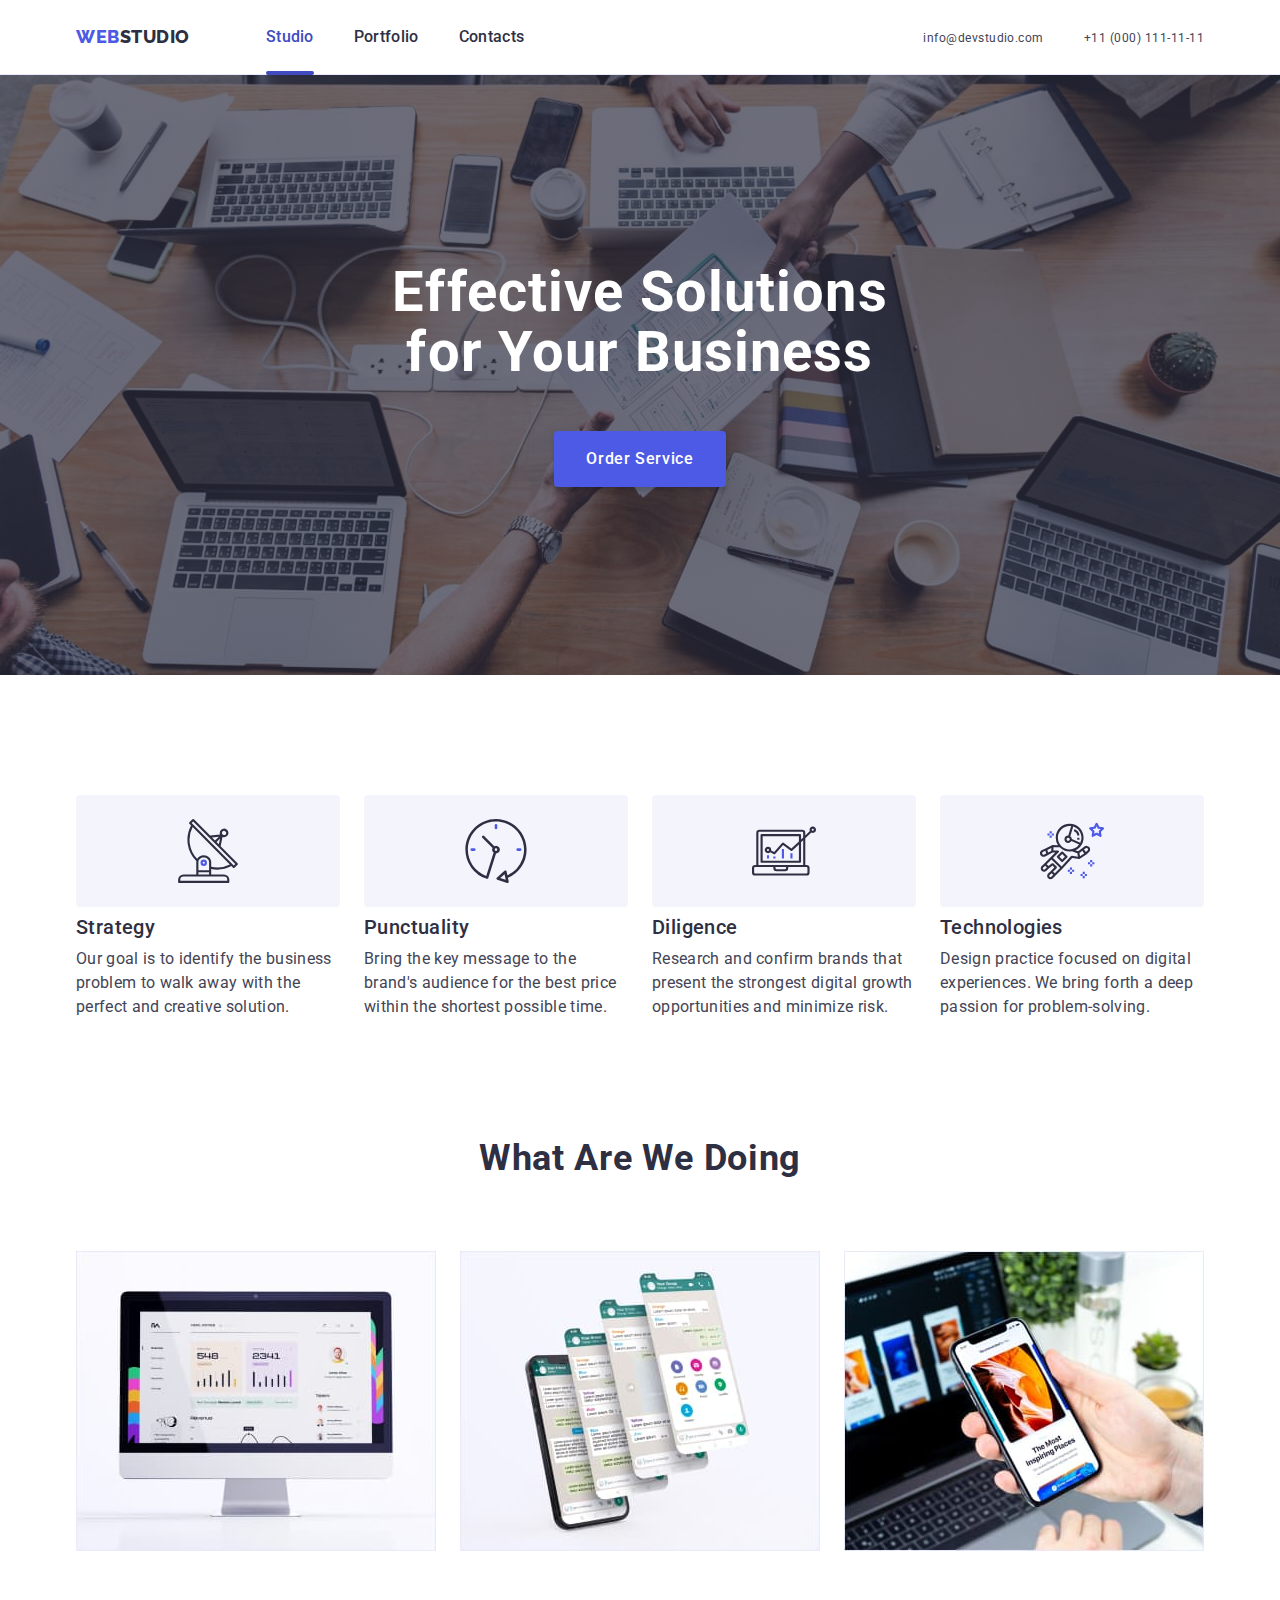
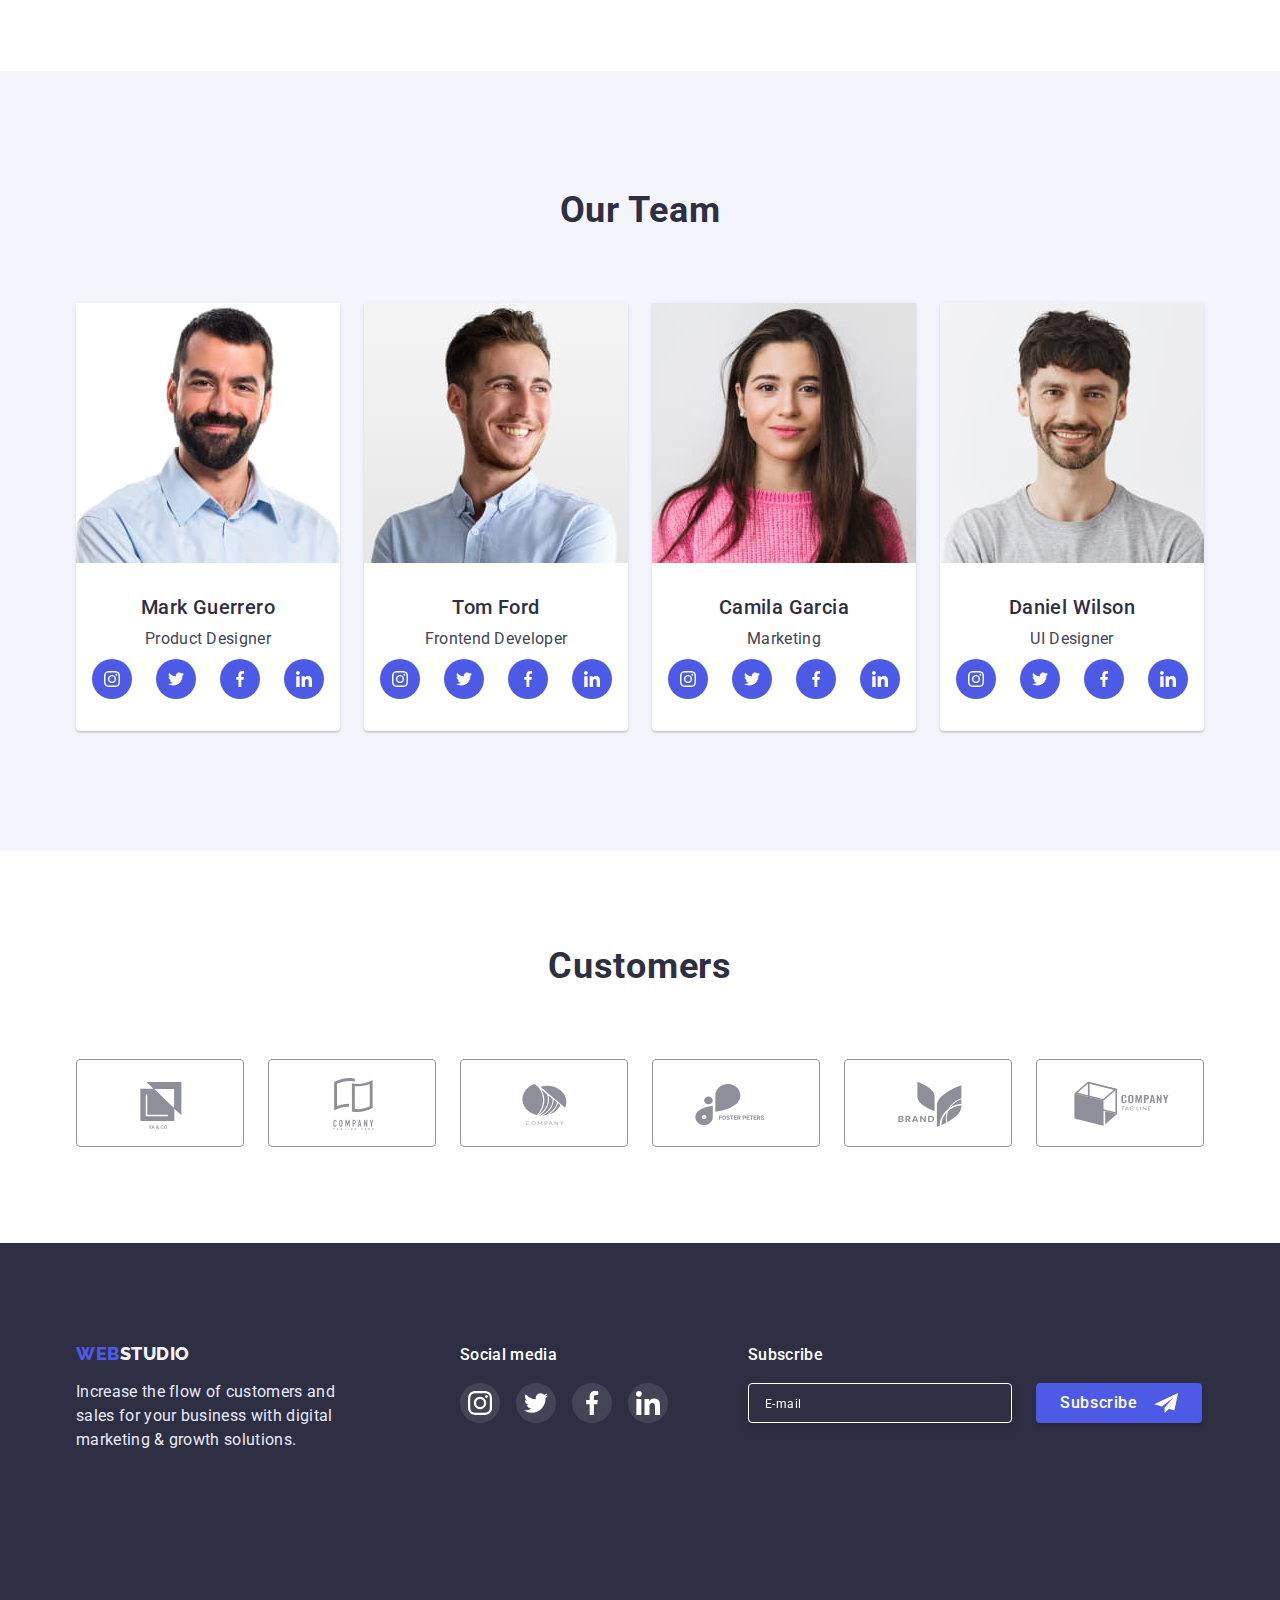
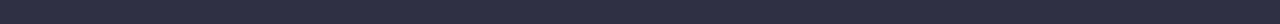
==== commit 20ea88f2: "finished hw7" ====
--- a/index.html
+++ b/index.html
@@ -28,7 +28,7 @@
             <li class="nav-item"><a href="" class="nav-link link">Contacts</a></li>
           </ul>
         </nav>
-        <button type="button" class="mobile-menu-open-btn">
+        <button type="button" class="mobile-menu-open-btn js-open-menu">
           <svg class="mobile-menu-open-icon" width="32" height="22">
             <use href="./images/icons.svg#hamburger"></use>
           </svg>
@@ -44,9 +44,9 @@
           </ul>
         </address>
       </div>
-      <div class="modal-menu">
+      <div class="modal-menu js-menu-container">
         <div class="container modal-menu-container">
-          <button class="modal-menu-close-btn">
+          <button class="modal-menu-close-btn js-close-menu">
            <svg class="modal-menu-close-icon" width="8" height="8">
               <use href="./images/icons.svg#close-modal"></use>
            </svg>
@@ -56,6 +56,44 @@
             <li class="modal-nav-item"><a href="./portfolio.html" class="modal-nav-link link">Portfolio</a></li>
             <li class="modal-nav-item"><a href="" class="modal-nav-link link">Contacts</a></li>
           </ul>
+          <ul class="modal-address-list list">
+            <li class="modal-address-item">
+              <a href="tel:+110001111111" class="modal-tel-link link">+11 (000) 111-11-11</a>
+            </li>
+            <li class="modal-address-item">
+              <a href="mailto:info@devstudio.com" class="modal-mail-link link">info@devstudio.com</a>
+            </li>
+            </ul>
+            <ul class="modal-list-icon list">
+              <li class="team-item-boxicon">
+                <a href="" class="team-item-link link">
+                  <svg class="team-item-icon" width="16" height="16" >
+                    <use href="./images/icons.svg#instagram"></use>
+                  </svg>
+                </a>
+              </li>
+              <li class="team-item-boxicon">
+                <a href="" class="team-item-link link">
+                  <svg class="team-item-icon" width="16" height="16">
+                    <use href="./images/icons.svg#twitter"></use>
+                  </svg>
+                </a>
+              </li>
+              <li class="team-item-boxicon">
+                <a href="" class="team-item-link link">
+                  <svg class="team-item-icon" width="16" height="16">
+                    <use href="./images/icons.svg#facebook"></use>
+                  </svg>
+                </a>
+              </li>
+              <li class="team-item-boxicon">
+                <a href="" class="team-item-link link">
+                  <svg class="team-item-icon" width="16" height="16">
+                   <use href="./images/icons.svg#linkedin"></use>
+                  </svg>
+                </a>
+              </li>
+            </ul>
         </div>       
       </div>
     </header>
@@ -204,7 +242,7 @@
               </li>
               <li class="team-item">
                 <img class="team-img" 
-                srcset="./images/img2.jpg 1x, ./images/img2@2x.jpg 2x"src="./images/img2.jpg" alt="Photo" width="264" height="260" />
+                srcset="./images/img2.jpg 1x, ./images/img2@2x.jpg 2x" src="./images/img2.jpg" alt="Photo" width="264" height="260" />
                 <div class="team-item-block">
                   <h3 class="team-subtitle">Tom Ford</h3>
                   <p class="team-text">Frontend Developer</p>
@@ -242,7 +280,7 @@
               </li>
               <li class="team-item">
                 <img class="team-img" 
-                srcset="./images/img3.jpg 1x, ./images/img3@2x.jpg 2x"src="./images/img3.jpg" alt="Photo" width="264" height="260" />
+                srcset="./images/img3.jpg 1x, ./images/img3@2x.jpg 2x" src="./images/img3.jpg" alt="Photo" width="264" height="260" />
                 <div class="team-item-block">
                   <h3 class="team-subtitle">Camila Garcia</h3>
                   <p class="team-text">Marketing</p>
@@ -280,7 +318,7 @@
              </li>
              <li class="team-item">
                <img class="team-img" 
-               srcset="./images/img4.jpg 1x, ./images/img4@2x.jpg 2x"src="./images/img4.jpg" alt="Photo" width="264" height="260" />
+               srcset="./images/img4.jpg 1x, ./images/img4@2x.jpg 2x" src="./images/img4.jpg" alt="Photo" width="264" height="260" />
                <div class="team-item-block">
                   <h3 class="team-subtitle">Daniel Wilson</h3>
                   <p class="team-text">UI Designer</p>
@@ -427,7 +465,7 @@
       </div> 
     </footer>
 
-    <!-- <div class="backdrop is-hidden" data-modal>
+    <div class="backdrop is-hidden" data-modal>
       <div class="modal">
         <button type="button" class="modal-close-btn" data-modal-close>
           <svg class="modal-close-icon" width="8" height="8">
@@ -483,8 +521,9 @@
           <button type="submit" class="modal-submit-btn btn">Send</button>
         </form>
       </div> 
-    </div> -->
-
-    <!-- <script src="./js/modal.js"></script> -->
+    </div> 
+
+    <script src="./js/mobile-menu.js"></script>
+    <script src="./js/modal.js"></script> 
   </body>
 </html>
--- a/css/styles.css
+++ b/css/styles.css
@@ -73,29 +73,6 @@
   height: 22px;
 }
 
-
-/* .nav {
-  display: flex;
-  align-items: center;
-} */
-/* .nav-list {
-  display: flex;
-  align-items: center;
-} */
-/* .address-list {
-  display: flex;
-  align-items: center;
-} */
-/* .up {
-  margin-right: 76px;
-} */
- /* .nav-item:not(:last-child) {
-  margin-right: 40px;
-  }  */
-/* .address-item:not(:last-child) {
-    margin-right: 40px;
-}  */
-
 .logo {
   font-family: "Raleway", sans-serif;
   font-weight: 800;
@@ -106,85 +83,100 @@
   color: var(--color-web);
 }
 
-/* .nav-link {
-  position: relative;
-  color: var(--color-title);
-  font-weight: 500;
-  font-size: 16px;
-  line-height: 1.5;
-  letter-spacing: 0.02em;
-  transition: color 250ms cubic-bezier(0.4, 0, 0.2, 1);
-} */
-
 .up > span {
     color: var(--color-title);
 }
 
-/* .nav-item :hover,
-.nav-item :focus {
-  color: var(--color-hover);
-} */
-
-/* .address-item > .link {
+/* ------------------MOBILE-MENU---------------------------- */
+
+@media screen and (max-width: 767px) {
+  
+  .modal-menu {
+    position: fixed;
+    width: 100%;
+    height: 100%;
+    max-height: 796px;
+    z-index: 95;
+    top: 0;
+    left: 0;
+    background-color: var(--color-white);
+    box-shadow: 0 0 0 100vmax rgba(0, 0, 0, 0.8); 
+
+    opacity: 0;
+    visibility: hidden;
+    pointer-events: none;
+    transition: opacity 250ms cubic-bezier(0.4, 0, 0.2, 1), visibility 250ms cubic-bezier(0.4, 0, 0.2, 1);
+  }
+  .modal-menu.is-open {
+    opacity: 1;
+    visibility: visible;
+    pointer-events: auto;
+  }
+
+  .modal-menu-container {
+    position: relative;
+    padding-top: 80px;
+    padding-left: 40px;
+    padding-bottom: 40px;
+  }
+  .modal-menu-close-btn {
+    position: absolute;
+    top: 24px;
+    right: 19px;
+    width: 24px;
+    height: 24px;
+    padding: 0;
+    border-radius: 50%;
+    background-color: var(--color-footer-text);
+    border: 1px solid rgba(0, 0, 0, 0.1);
+  }
+  .modal-nav-item {
+  font-weight: 700;
+  font-size: 36px;
+  line-height: 1.11;
+  letter-spacing: 0.02em;
+  text-transform: capitalize;
+  color: var(--color-title);
+  margin-bottom: 40px;
+  transition: color 250ms cubic-bezier(0.4, 0, 0.2, 1);
+  }
+  .modal-nav-item:last-child {
+    margin-bottom: 284px;
+  }
+  .modal-nav-item :hover,
+  .modal-nav-item :focus {
+    color: var(--color-hover);
+  }
+
+  .modal-tel-link {
+  display: block;
+  font-weight: 700;
+  font-size: 36px;
+  line-height: 1.11;
+  letter-spacing: 0.02em;
+  text-transform: capitalize;
   color: var(--color-text);
-  font-style: normal;
-  font-size: 16px;
-  line-height: 1.5;
-  letter-spacing: 0.02em;
-  transition: color 250ms cubic-bezier(0.4, 0, 0.2, 1);
-} */
-/* .address-item :hover,
-.address-item :focus {
-  color: var(--color-hover);
-} */
-
-/* .current::after {
-  content: "";
-  position: absolute;
-  top: 0;
-  left: 0;
-  transform: translateY(44px);
-  width: 100%;
-  height: 4px;
-  background: var(--color-hover);
-  border-radius: 2px;
-} */
-/* .current {
-  color: var(--color-hover);
-} */
-
-/* ------------------MOBILE-MENU---------------------------- */
-.modal-menu {
-  position: fixed;
-  width: 100%;
-  height: 100%;
-  z-index: 95;
-  top: 0;
-  left: 0;
-  background-color: var(--color-white);
-}
-.modal-menu-container {
-  position: relative;
-  padding-top: 80px;
-  padding-left: 40px;
-  padding-bottom: 40px;
-}
-.modal-menu-close-btn {
-  position: absolute;
-  top: 24px;
-  right: 19px;
-  width: 24px;
-  height: 24px;
-  padding: 0;
-  border-radius: 50%;
-  background-color: var(--color-footer-text);
-  border: 1px solid rgba(0, 0, 0, 0.1);
-  
-}
-
-
-
-
+  margin-bottom: 40px;
+  }
+  .modal-mail-link {
+  display: block;
+  font-weight: 500;
+  font-size: 20px;
+  line-height: 1.2;
+  letter-spacing: 0.02em;
+  color: var(--color-text);
+  margin-bottom: 48px;
+  }
+  .modal-address-item :hover,
+  .modal-address-item :focus {
+    color: var(--color-web);
+  }
+  .modal-list-icon {
+    display: flex;
+    align-items: center;
+    justify-content: space-between;
+  }
+}
 /* ------------------HERO---------------------------- */
 
 .section-hero {
@@ -447,7 +439,6 @@
 }
 .footer-text {
   display: block;
-  /* max-width: 264px; */
   min-height: 72px;
   font-size: 16px;
   line-height: 1.5;
@@ -524,7 +515,7 @@
 
 /* ------------------BACKDROP MODAL---------------------------- */
 
-/* .backdrop {
+.backdrop {
   position: fixed;
   top: 0;
   left: 0;
@@ -692,10 +683,10 @@
 
   .modal-submit-btn {
   align-self: center;
-  } */
+  } 
 
  /* ------------------PORTFOLIO---------------------------- */
-.section-portfolio {
+/* .section-portfolio {
   padding-top: 96px;
   padding-bottom: 120px;
 }
@@ -801,4 +792,4 @@
 .portfolio-item-link:hover .portfolio-overlay,
 .portfolio-item-link:focus .portfolio-overlay {
   transform: translateY(0);
-} */+} */ --- a/css/tablet.css
+++ b/css/tablet.css
@@ -2,6 +2,73 @@
     .container { 
       max-width: 768px;
     }
+
+    .modal-menu,
+    .mobile-menu-open-btn {
+      display: none;
+    }
+
+    .section-header {
+    padding-top: 16px;
+    padding-bottom: 16px;
+    }
+   .nav {
+  display: flex;
+  align-items: center;
+  } 
+  .nav-list {
+  display: flex;
+  align-items: center;
+  gap: 40px;
+  /* margin-right: 120px; */
+  } 
+
+  .up {
+  margin-right: 120px;
+  } 
+
+ .nav-link {
+  position: relative;
+  color: var(--color-title);
+  font-weight: 500;
+  font-size: 16px;
+  line-height: 1.5;
+  letter-spacing: 0.02em;
+  transition: color 250ms cubic-bezier(0.4, 0, 0.2, 1);
+  } 
+  .nav-item :hover,
+  .nav-item :focus {
+    color: var(--color-hover);
+  } 
+
+ .address-item > .link {
+  font-size: 12px;
+  line-height: 1.17;
+  letter-spacing: 0.04em;
+  color: var(--color-text);
+  font-style: normal;
+  transition: color 250ms cubic-bezier(0.4, 0, 0.2, 1);
+  } 
+ .address-item :hover,
+ .address-item :focus {
+  color: var(--color-hover);
+  } 
+
+ .current::after {
+  content: "";
+  position: absolute;
+  top: 0;
+  left: 0;
+  transform: translateY(44px);
+  width: 100%;
+  height: 4px;
+  background: var(--color-hover);
+  border-radius: 2px;
+  } 
+  .current {
+  color: var(--color-hover);
+  } 
+
 
 
     .section-hero {
@@ -23,12 +90,6 @@
        line-height: 1.07;
        margin-bottom: 36px;
      }
-
-
- 
-
-
-
 
 
     .about-list {
@@ -79,7 +140,6 @@
 
    
     .customers-list {
-      /* width: calc((100% - 32px) / 3);  */
       display: flex;
       flex-wrap: wrap;
       gap: 24px;
--- a/css/desktop.css
+++ b/css/desktop.css
@@ -3,7 +3,6 @@
       max-width: 1158px;
     }
 
-    
 
     .section-hero {
       background-image: linear-gradient(rgba(46, 47, 66, 0.7), rgba(46, 47, 66, 0.7)), url(../images/bg-desktop.jpg); 
@@ -22,8 +21,18 @@
       margin-bottom: 48px;
     }
 
-
-
+    .section-header {
+      padding-top: 25px;
+      padding-bottom: 25px;
+      }
+      .up {
+        margin-right: 76px;
+        } 
+    .address-list {
+    display: flex;
+    align-items: center;
+    gap: 40px;
+    } 
 
 
 
@@ -67,8 +76,7 @@
     font-weight: 400;
   } 
      
-   
-
+  
 
   .section-doing {
     display: block;
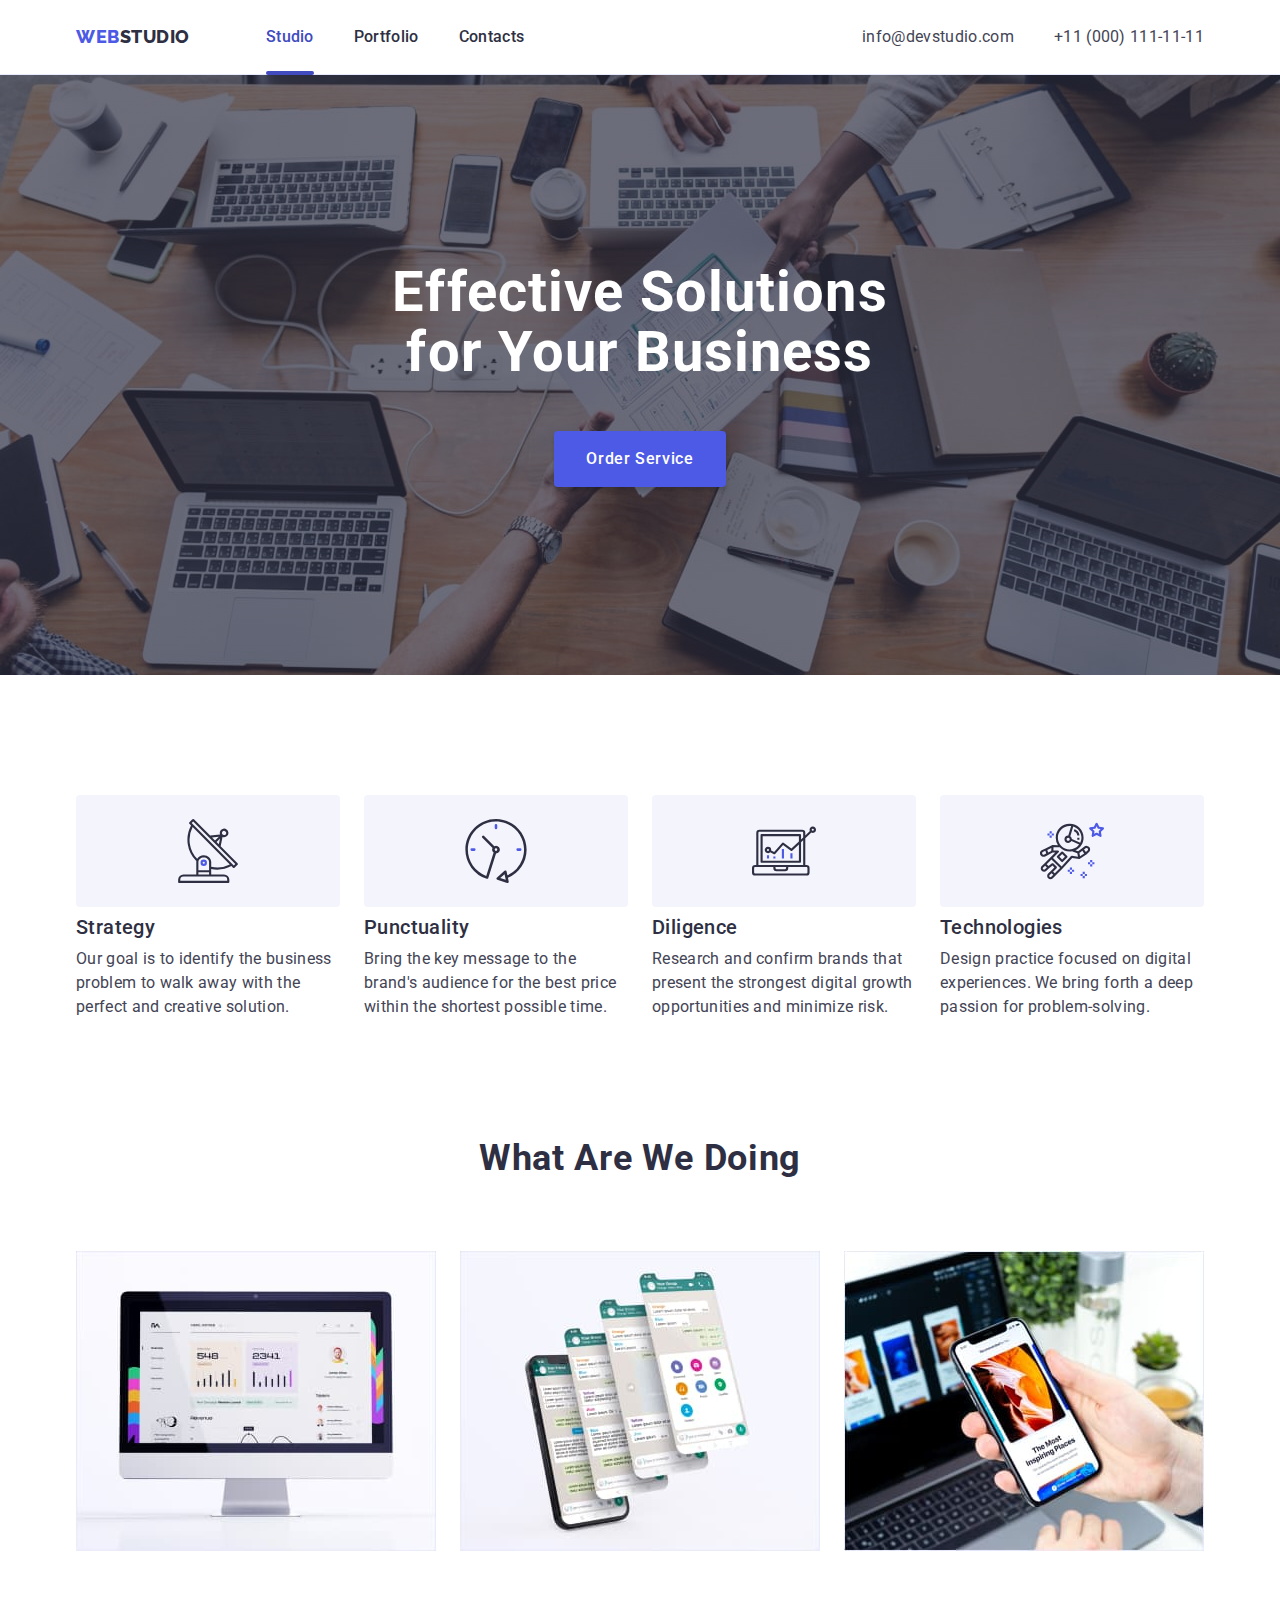
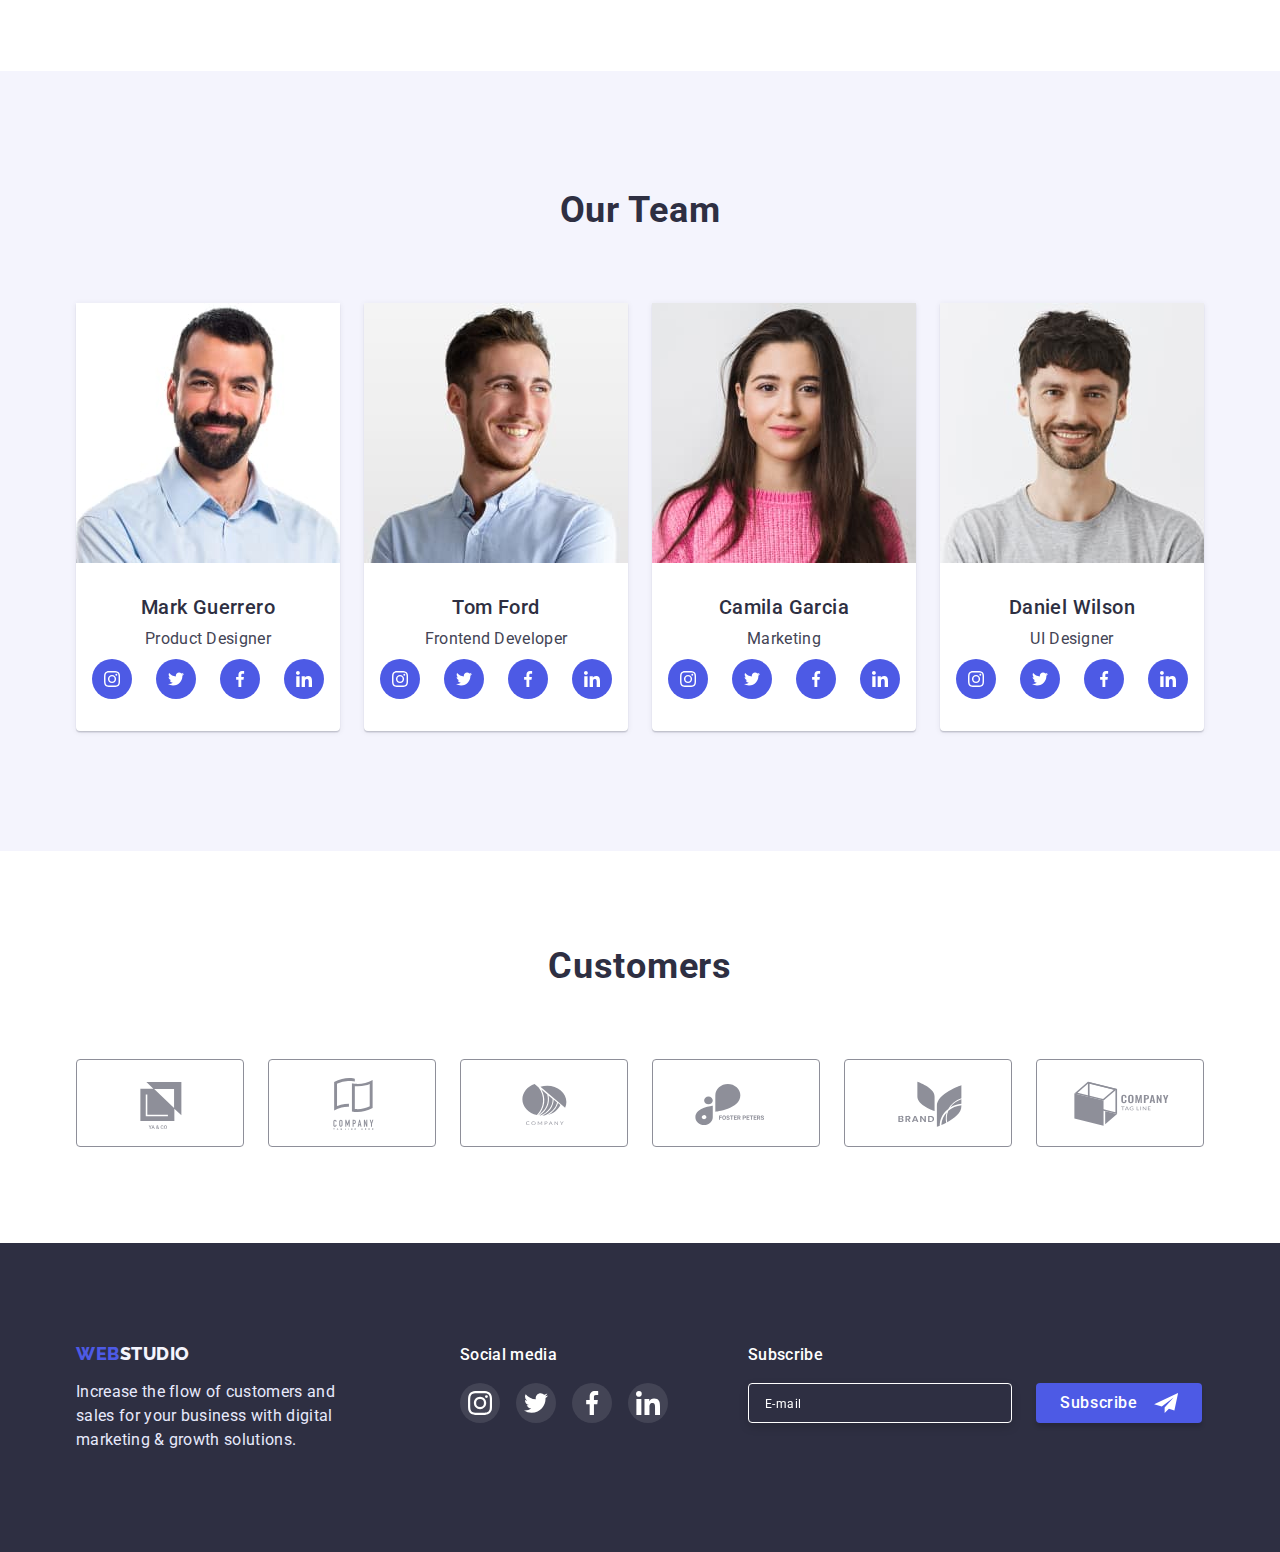
==== commit da2af372: "finished hw7 (2)" ====
--- a/index.html
+++ b/index.html
@@ -46,7 +46,7 @@
       </div>
       <div class="modal-menu js-menu-container">
         <div class="container modal-menu-container">
-          <button class="modal-menu-close-btn js-close-menu">
+          <button type="button" class="modal-menu-close-btn js-close-menu">
            <svg class="modal-menu-close-icon" width="8" height="8">
               <use href="./images/icons.svg#close-modal"></use>
            </svg>
@@ -56,13 +56,14 @@
             <li class="modal-nav-item"><a href="./portfolio.html" class="modal-nav-link link">Portfolio</a></li>
             <li class="modal-nav-item"><a href="" class="modal-nav-link link">Contacts</a></li>
           </ul>
-          <ul class="modal-address-list list">
-            <li class="modal-address-item">
-              <a href="tel:+110001111111" class="modal-tel-link link">+11 (000) 111-11-11</a>
-            </li>
-            <li class="modal-address-item">
-              <a href="mailto:info@devstudio.com" class="modal-mail-link link">info@devstudio.com</a>
-            </li>
+          <div class="modal-address-down">
+            <ul class="modal-address-list list">
+              <li class="modal-address-item">
+                <a href="tel:+110001111111" class="modal-tel-link link">+11 (000) 111-11-11</a>
+              </li>
+              <li class="modal-address-item">
+                <a href="mailto:info@devstudio.com" class="modal-mail-link link">info@devstudio.com</a>
+              </li>
             </ul>
             <ul class="modal-list-icon list">
               <li class="team-item-boxicon">
@@ -94,6 +95,7 @@
                 </a>
               </li>
             </ul>
+          </div>
         </div>       
       </div>
     </header>
--- a/css/styles.css
+++ b/css/styles.css
@@ -95,13 +95,11 @@
     position: fixed;
     width: 100%;
     height: 100%;
-    max-height: 796px;
     z-index: 95;
     top: 0;
     left: 0;
     background-color: var(--color-white);
-    box-shadow: 0 0 0 100vmax rgba(0, 0, 0, 0.8); 
-
+   
     opacity: 0;
     visibility: hidden;
     pointer-events: none;
@@ -115,6 +113,11 @@
 
   .modal-menu-container {
     position: relative;
+    display: flex;
+    flex-direction: column;
+    height: 100%;
+    justify-content: space-between;
+
     padding-top: 80px;
     padding-left: 40px;
     padding-bottom: 40px;
@@ -123,6 +126,9 @@
     position: absolute;
     top: 24px;
     right: 19px;
+    display: flex;
+    align-items: center;
+    justify-content: center;
     width: 24px;
     height: 24px;
     padding: 0;
@@ -130,34 +136,50 @@
     background-color: var(--color-footer-text);
     border: 1px solid rgba(0, 0, 0, 0.1);
   }
-  .modal-nav-item {
-  font-weight: 700;
-  font-size: 36px;
-  line-height: 1.11;
-  letter-spacing: 0.02em;
-  text-transform: capitalize;
-  color: var(--color-title);
-  margin-bottom: 40px;
-  transition: color 250ms cubic-bezier(0.4, 0, 0.2, 1);
-  }
-  .modal-nav-item:last-child {
-    margin-bottom: 284px;
-  }
+  
+  .modal-nav-list {
+    display: flex;
+    flex-direction: column;
+    justify-content: space-between;
+    gap: 40px;
+  }
+  .modal-nav-link {
+    font-weight: 700;
+    font-size: 36px;
+    line-height: 1.11;
+    letter-spacing: 0.02em;
+    text-transform: capitalize;
+    color: var(--color-text);
+    transition: color 250ms cubic-bezier(0.4, 0, 0.2, 1);
+    }
   .modal-nav-item :hover,
   .modal-nav-item :focus {
     color: var(--color-hover);
   }
+  .modal-address-list {
+    display: flex;
+    flex-direction: column;
+    justify-content: space-between;
+    gap: 40px;
+    margin-bottom: 48px;
+  } 
 
   .modal-tel-link {
   display: block;
   font-weight: 700;
-  font-size: 36px;
+  font-size: 26px;
   line-height: 1.11;
   letter-spacing: 0.02em;
   text-transform: capitalize;
   color: var(--color-text);
-  margin-bottom: 40px;
-  }
+  }
+
+  @media screen and (min-width: 410px) {
+    .modal-tel-link {
+      font-size: 36px;
+    }
+  }
+
   .modal-mail-link {
   display: block;
   font-weight: 500;
@@ -165,7 +187,6 @@
   line-height: 1.2;
   letter-spacing: 0.02em;
   color: var(--color-text);
-  margin-bottom: 48px;
   }
   .modal-address-item :hover,
   .modal-address-item :focus {
@@ -483,7 +504,7 @@
 
 .input-footer {
   display: block;
-  max-width: 398px;
+  width: 100%;
   height: 40px;
   background-color:  var(--color-background-dark);
   border: 1px solid var(--color-white);
@@ -530,20 +551,26 @@
   visibility: hidden;
   pointer-events: none;
 }
+
 .modal {
   position: absolute;
   top: 50%;
   left: 50%;
   transform: translate(-50%, -50%) rotate(360deg) scale(1);
-  width: 408px;
+  width: 320px;
   min-height: 576px;
   background: #FCFCFC;
   box-shadow: 0px 1px 1px rgba(0, 0, 0, 0.14), 0px 1px 3px rgba(0, 0, 0, 0.12), 0px 2px 1px rgba(0, 0, 0, 0.2);
   border-radius: 4px;
   transition: transform 500ms ease-in;
   padding: 72px 24px 24px 24px;
-  
-}
+}
+
+  @media screen and (max-width: 479px) {
+  .modal {
+    width: 320px;
+  }
+  }
 .backdrop.is-hidden .modal {
   transform: translate(-50%, -50%) rotate(0deg) scale(0);
 }
@@ -598,7 +625,7 @@
 }
 .modal-input {
   display: block;
-  width: 360px;
+  width: 272px;
   height: 40px;
   border: 1px solid rgba(33, 33, 33, 0.2);
   border-radius: 4px;
@@ -623,7 +650,7 @@
 }
 .modal-textarea {
   display: block;
-  width: 360px;
+  width: 272px;
   height: 120px;
   border: 1px solid rgba(33, 33, 33, 0.2);
   border-radius: 4px;
@@ -672,7 +699,7 @@
 }
 
   .modal-label-checkbox {
-    font-size: 12px;
+    font-size: 9px;
     line-height: 1.17;
     letter-spacing: 0.04em;
     color: #8E8F99; 
@@ -685,111 +712,9 @@
   align-self: center;
   } 
 
- /* ------------------PORTFOLIO---------------------------- */
-/* .section-portfolio {
-  padding-top: 96px;
-  padding-bottom: 120px;
-}
-
-.portfolio-btn {
-  padding: 12px 24px;
-  border-radius: 4px;
-  border: 1px solid var(--color-footer-text);
-  font-family: inherit;
-  font-weight: 500;
-  font-size: 16px;
-  line-height: 1.5;
-  letter-spacing: 0.04em;
-  color: var(--color-web);
-  background: var(--color-footer-studio);
-  cursor: pointer;
-  transition: color 250ms cubic-bezier(0.4, 0, 0.2, 1), background-color 250ms cubic-bezier(0.4, 0, 0.2, 1), box-shadow 250ms cubic-bezier(0.4, 0, 0.2, 1), border-color 250ms cubic-bezier(0.4, 0, 0.2, 1);
-}
-
-.portfolio-btn-item :hover,
-.portfolio-btn-item :focus {
-  color: var(--color-white);
-  background-color: var(--color-hover); 
-  box-shadow: 0px 3px 1px rgba(0, 0, 0, 0.1), 0px 2px 1px rgba(0, 0, 0, 0.08), 0px 2px 2px rgba(0, 0, 0, 0.12);
-  border-color: transparent;
-}
-.potfolio-btn-list {
-  display: flex;
-  justify-content: center;
-   margin-bottom: 72px;
-}
-
-.portfolio-btn-item:not(:last-child) {
-  margin-right: 24px;
-}
-.portfolio-list {
-  display: flex;
-  flex-wrap: wrap;
-}
-
-.portfolio-item {
- width: calc((100% - 48px) / 3);
- background: var(--color-white);
-}
-.portfolio-item:not(:nth-child(3n)) {
-  margin-right: 24px;
-}
-.portfolio-item:not(:nth-last-child(-n+3)) {
-  margin-bottom: 48px;
-}
-
-.portfolio-subtitle {
-  font-weight: 500;
-  font-size: 20px;
-  line-height: 1.2;
-  letter-spacing: 0.02em;
-  color: var(--color-background-dark);
-  margin-bottom: 8px;
-}
-.portfolio-text {
-  font-size: 16px;
-  line-height: 1.5;
-  letter-spacing: 0.02em;
-  color: var(--color-text);
-}
-.portfolio-item-block {
-  padding-top: 32px;
-  padding-bottom: 32px;
-  padding-left: 16px;
-  border: 1px solid var(--color-footer-text);
-  border-top: none; 
-}
-.portfolio-item-link {
-  display: block;
-  transition: box-shadow 250ms cubic-bezier(0.4, 0, 0.2, 1);
-}
-.portfolio-item-wrapper {
-  position: relative;
-  overflow: hidden;
-}
-.portfolio-item-link:hover, .portfolio-item-link:focus {
-  box-shadow: 0px 1px 6px rgba(46, 47, 66, 0.08), 0px 1px 1px rgba(46, 47, 66, 0.16), 0px 2px 1px rgba(46, 47, 66, 0.08);
-}
-.portfolio-overlay {
-  position: absolute;
-  top: 0;
-  left: 0;
-  width: 100%;
-  height: 100%;
-  overflow: auto;
-  transform: translateY(100%);
-  transition: transform 250ms cubic-bezier(0.4, 0, 0.2, 1);
-
-  font-size: 16px;
-  line-height: 1.5;
-  letter-spacing: 0.02em;
-  color: var(--color-footer-studio);
-  background-color: var(--color-web);
-  padding-top: 40px; 
-  padding-left: 32px;
-  padding-right: 32px;
-}
-.portfolio-item-link:hover .portfolio-overlay,
-.portfolio-item-link:focus .portfolio-overlay {
-  transform: translateY(0);
-} */ +@media screen and (max-width: 1199px) {
+  .section-portfolio {
+    display: none;
+  }
+}
+
--- a/css/mobile.css
+++ b/css/mobile.css
@@ -6,4 +6,17 @@
     .input-footer {
       width: 398px;
     }
+    .modal {
+      width: 392px;
+    }
+    .modal-textarea {
+      width: 360px;
+    }
+    .modal-input {
+      width: 360px;
+    }
+    .modal-label-checkbox {
+      font-size: 12px;
+    }
+   
   }--- a/css/tablet.css
+++ b/css/tablet.css
@@ -10,7 +10,7 @@
 
     .section-header {
     padding-top: 16px;
-    padding-bottom: 16px;
+    padding-bottom: 12px;
     }
    .nav {
   display: flex;
@@ -20,7 +20,6 @@
   display: flex;
   align-items: center;
   gap: 40px;
-  /* margin-right: 120px; */
   } 
 
   .up {
@@ -41,6 +40,11 @@
     color: var(--color-hover);
   } 
 
+  .address-list {
+    display: flex;
+    flex-direction: column;
+    gap: 12px;
+    } 
  .address-item > .link {
   font-size: 12px;
   line-height: 1.17;
@@ -104,8 +108,8 @@
     .about-item:nth-child(2n) {
       margin-right: 0;
     }
-    .about-item:last-child { 
-         margin-bottom: 72px; 
+    .about-item:nth-child(3) { 
+         margin-bottom: 0; 
     }
     .about-subtitle {
       text-align: left;
@@ -153,11 +157,16 @@
       width: 104px;
     }
 
-
+    @media screen and (min-width: 768px) and (max-width: 1199px) {
+      .footer-container { 
+        max-width: 552px;
+      }
+    }
     .footer-container {
       display: flex;
+      align-items: center;
+      justify-content: start;
       flex-wrap: wrap;
-      padding-left: 108px;
     }
     .footer-oneblock {
       margin-left: 0;
@@ -170,7 +179,6 @@
       text-align: left;
     }
     .input-footer {
-      width: 264px;
       margin-bottom: 0;
     }
 
@@ -183,4 +191,9 @@
   .footer-submit-btn {
     margin: 0;
   }
+  .modal {
+    width: 408px;
+  }
+  .input-footer {
+    width: 264px;
 } 
--- a/css/desktop.css
+++ b/css/desktop.css
@@ -29,10 +29,16 @@
         margin-right: 76px;
         } 
     .address-list {
-    display: flex;
-    align-items: center;
-    gap: 40px;
-    } 
+      flex-direction: row;
+      align-items: center;
+       gap: 40px;
+    }  
+    .address-item > .link {
+      font-size: 16px;
+      line-height: 1.5;
+      letter-spacing: 0.02em;
+      color: var(--color-text);
+    }
 
 
 
@@ -133,20 +139,129 @@
   .footer-container {
     display: flex;
     flex-wrap: nowrap;
+    align-items: flex-start;
     padding-left: 15px;
   }
   .footer-oneblock {
     margin-right: 120px;
+    margin-bottom: 0;
   }
   .footer-twoblock {
     margin-right: 80px;
-  }
-  .footer-threeblock {
-    margin-left: 0;
-  }
+    margin-bottom: 0;
+  }
+ 
   .input-footer {
     width: 264px;
-    margin-bottom: 0;
-  }
-}
-  +     }
+
+  
+   
+  .section-portfolio {
+    padding-top: 96px;
+    padding-bottom: 120px;
+  }
+
+  .portfolio-btn {
+    padding: 12px 24px;
+    border-radius: 4px;
+    border: 1px solid var(--color-footer-text);
+    font-family: inherit;
+    font-weight: 500;
+    font-size: 16px;
+    line-height: 1.5;
+    letter-spacing: 0.04em;
+    color: var(--color-web);
+    background: var(--color-footer-studio);
+    cursor: pointer;
+    transition: color 250ms cubic-bezier(0.4, 0, 0.2, 1), background-color 250ms cubic-bezier(0.4, 0, 0.2, 1), box-shadow 250ms cubic-bezier(0.4, 0, 0.2, 1), border-color 250ms cubic-bezier(0.4, 0, 0.2, 1);
+  }
+
+  .portfolio-btn-item :hover,
+  .portfolio-btn-item :focus {
+    color: var(--color-white);
+    background-color: var(--color-hover); 
+    box-shadow: 0px 3px 1px rgba(0, 0, 0, 0.1), 0px 2px 1px rgba(0, 0, 0, 0.08), 0px 2px 2px rgba(0, 0, 0, 0.12);
+    border-color: transparent;
+  }
+  .potfolio-btn-list {
+    display: flex;
+    justify-content: center;
+    margin-bottom: 72px;
+  }
+
+  .portfolio-btn-item:not(:last-child) {
+    margin-right: 24px;
+  }
+  .portfolio-list {
+    display: flex;
+    flex-wrap: wrap;
+  }
+
+  .portfolio-item {
+  width: calc((100% - 48px) / 3);
+  background: var(--color-white);
+  }
+  .portfolio-item:not(:nth-child(3n)) {
+    margin-right: 24px;
+  }
+  .portfolio-item:not(:nth-last-child(-n+3)) {
+    margin-bottom: 48px;
+  }
+
+  .portfolio-subtitle {
+    font-weight: 500;
+    font-size: 20px;
+    line-height: 1.2;
+    letter-spacing: 0.02em;
+    color: var(--color-background-dark);
+    margin-bottom: 8px;
+  }
+  .portfolio-text {
+    font-size: 16px;
+    line-height: 1.5;
+    letter-spacing: 0.02em;
+    color: var(--color-text);
+  }
+  .portfolio-item-block {
+    padding-top: 32px;
+    padding-bottom: 32px;
+    padding-left: 16px;
+    border: 1px solid var(--color-footer-text);
+    border-top: none; 
+  }
+  .portfolio-item-link {
+    display: block;
+    transition: box-shadow 250ms cubic-bezier(0.4, 0, 0.2, 1);
+  }
+  .portfolio-item-wrapper {
+    position: relative;
+    overflow: hidden;
+  }
+  .portfolio-item-link:hover, .portfolio-item-link:focus {
+    box-shadow: 0px 1px 6px rgba(46, 47, 66, 0.08), 0px 1px 1px rgba(46, 47, 66, 0.16), 0px 2px 1px rgba(46, 47, 66, 0.08);
+  }
+  .portfolio-overlay {
+    position: absolute;
+    top: 0;
+    left: 0;
+    width: 100%;
+    height: 100%;
+    overflow: auto;
+    transform: translateY(100%);
+    transition: transform 250ms cubic-bezier(0.4, 0, 0.2, 1);
+
+    font-size: 16px;
+    line-height: 1.5;
+    letter-spacing: 0.02em;
+    color: var(--color-footer-studio);
+    background-color: var(--color-web);
+    padding-top: 40px; 
+    padding-left: 32px;
+    padding-right: 32px;
+  }
+  .portfolio-item-link:hover .portfolio-overlay,
+  .portfolio-item-link:focus .portfolio-overlay {
+    transform: translateY(0);
+  } 
+}